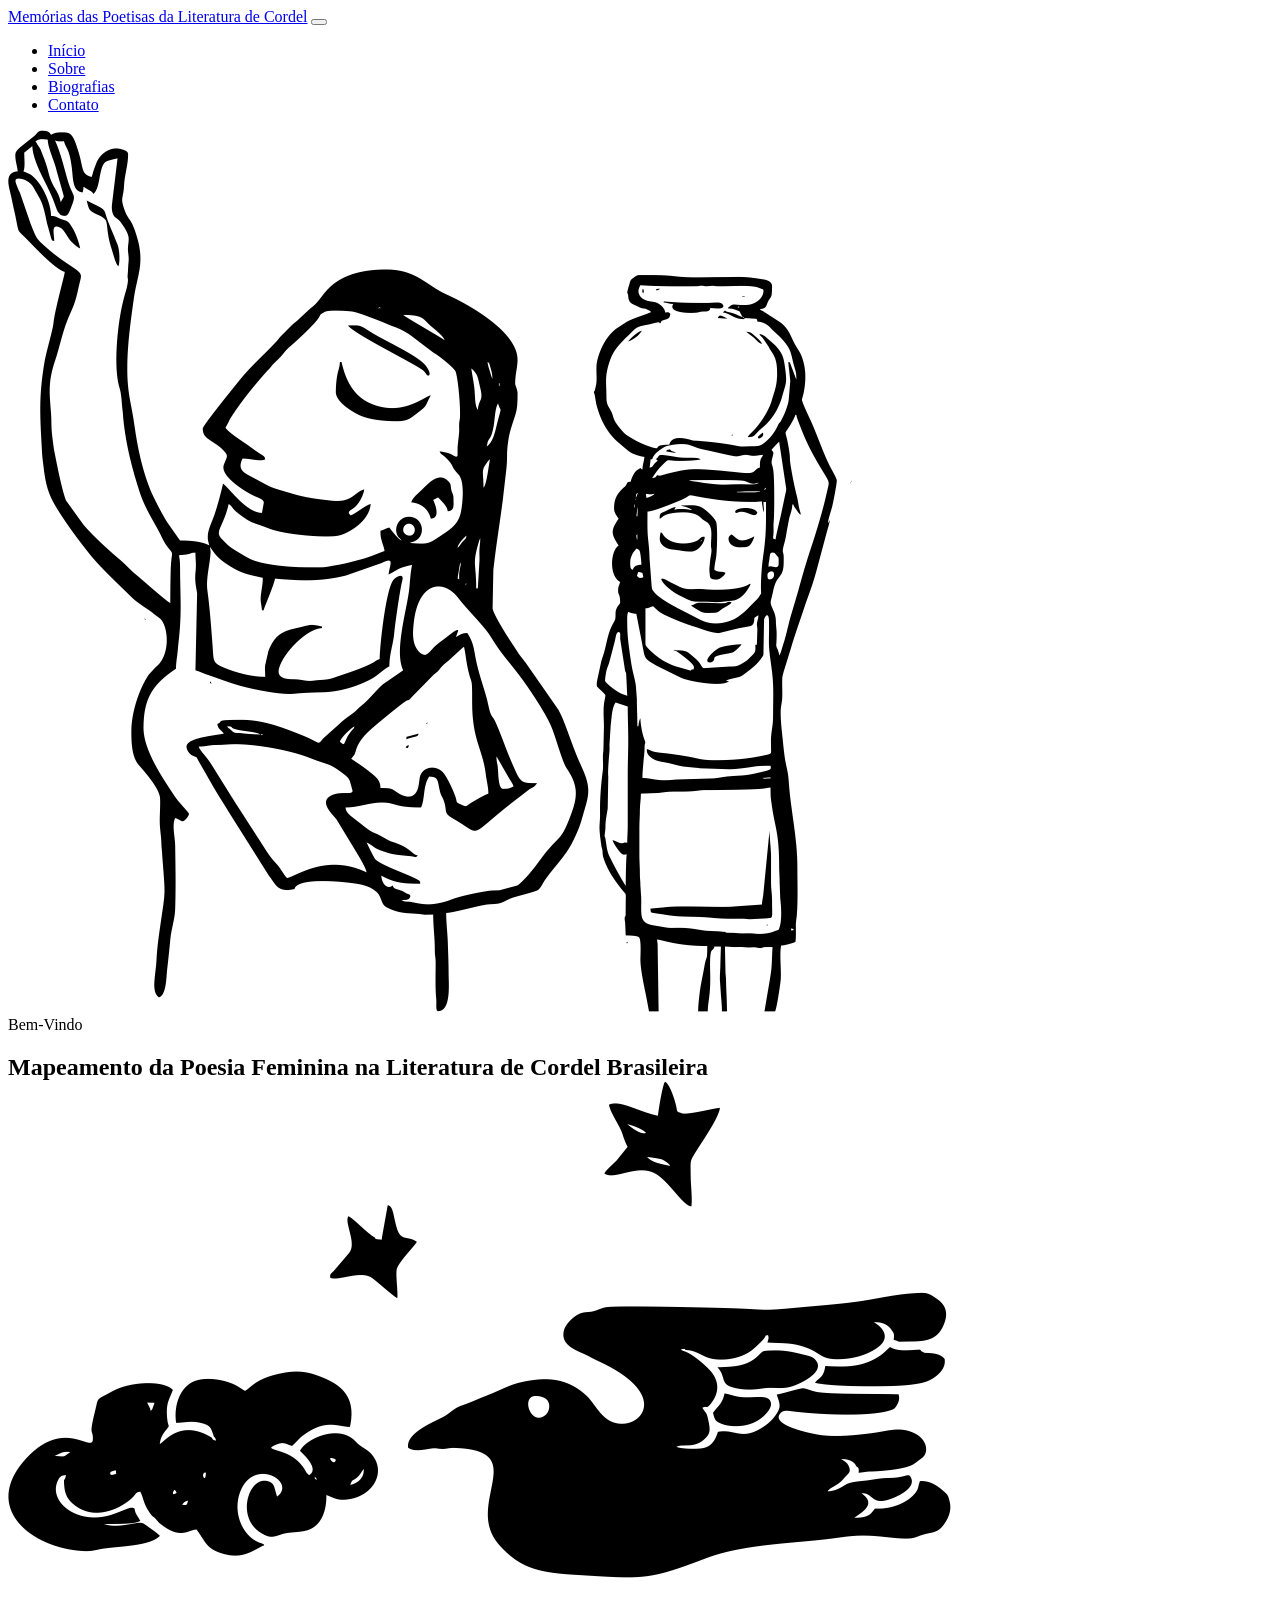
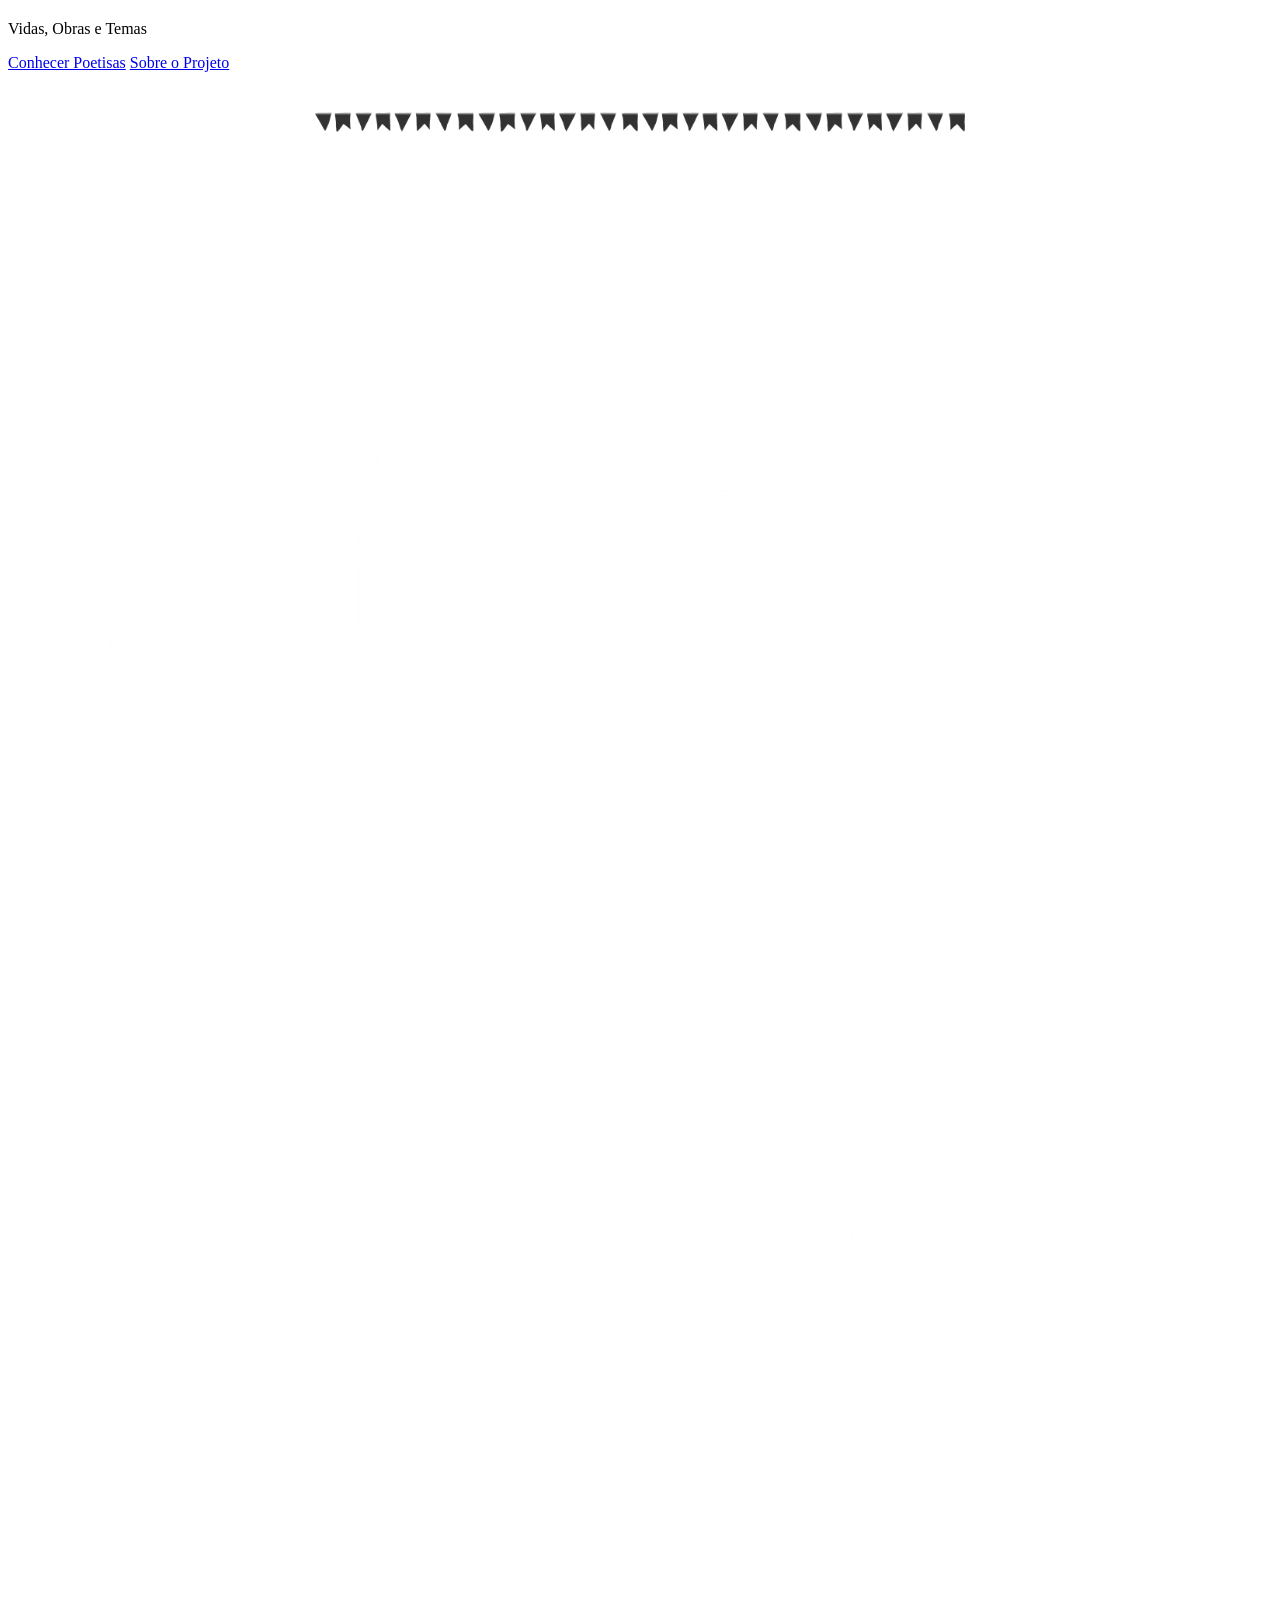
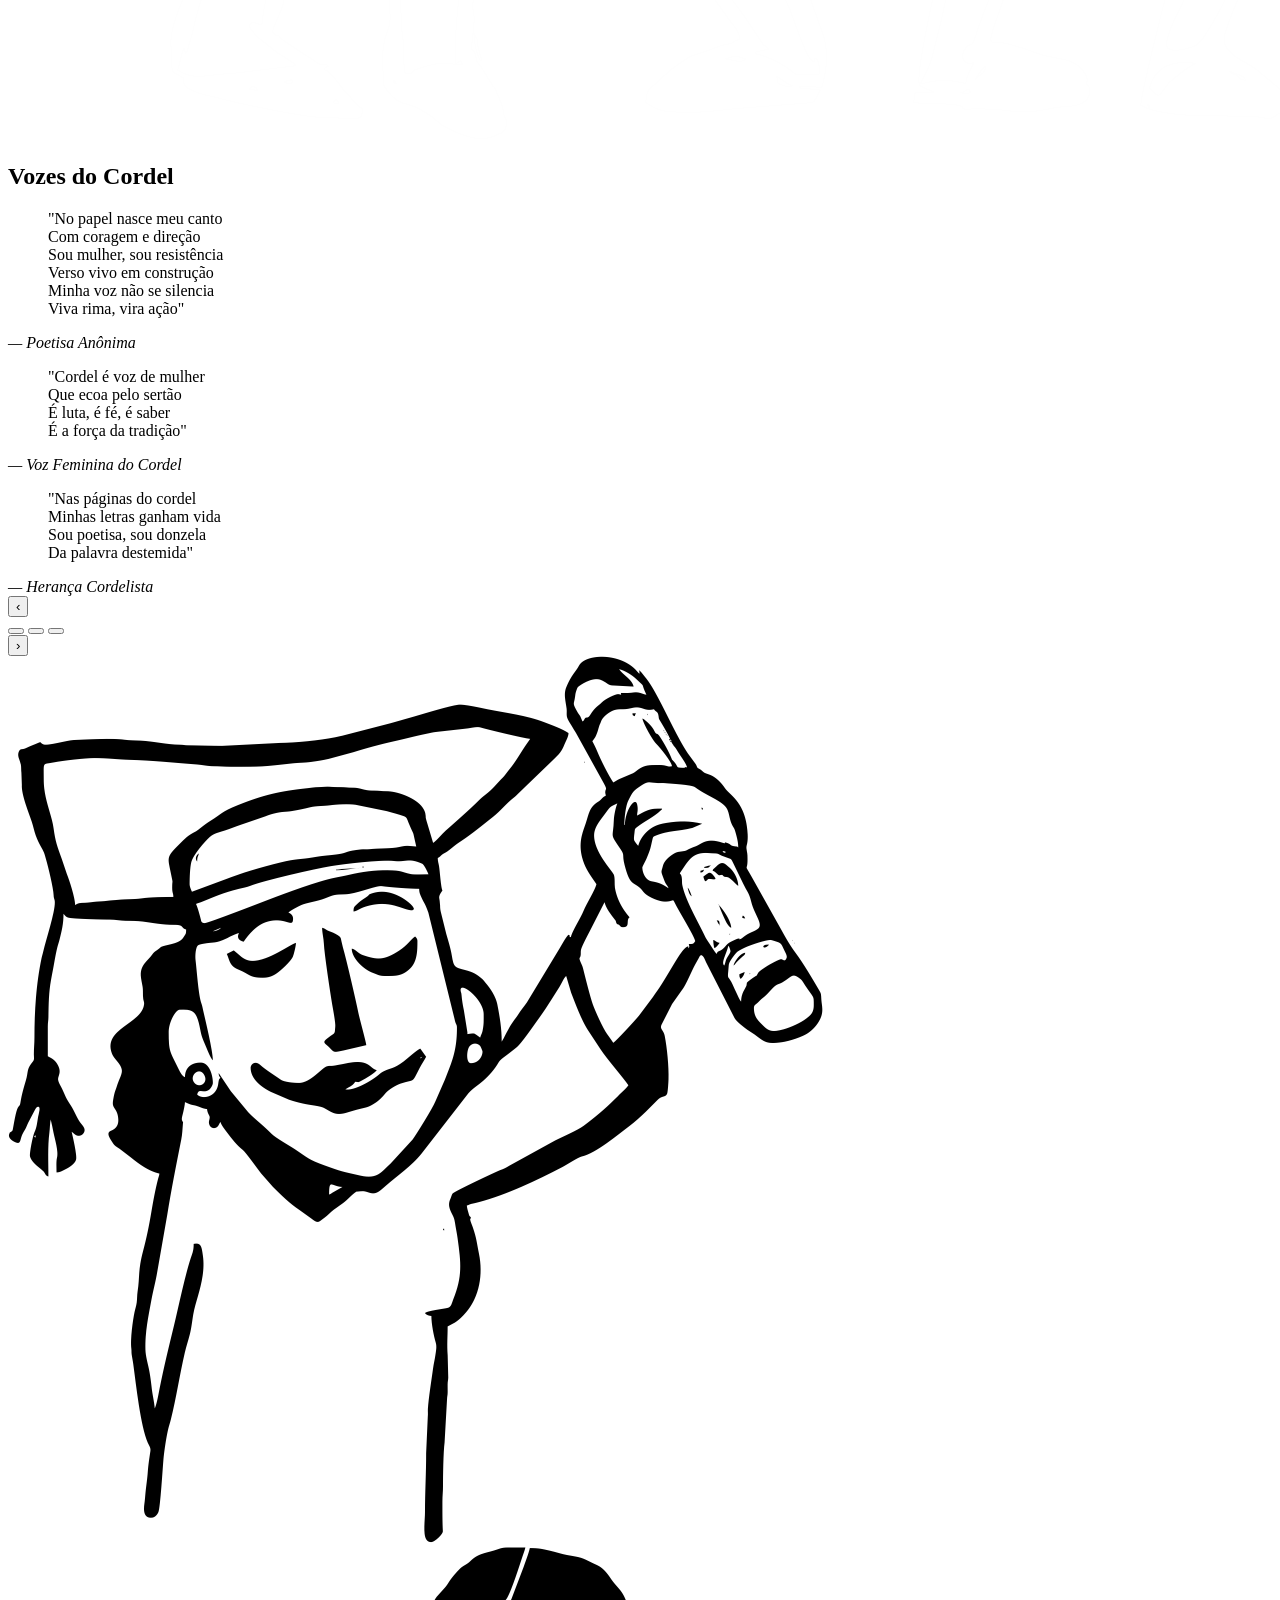
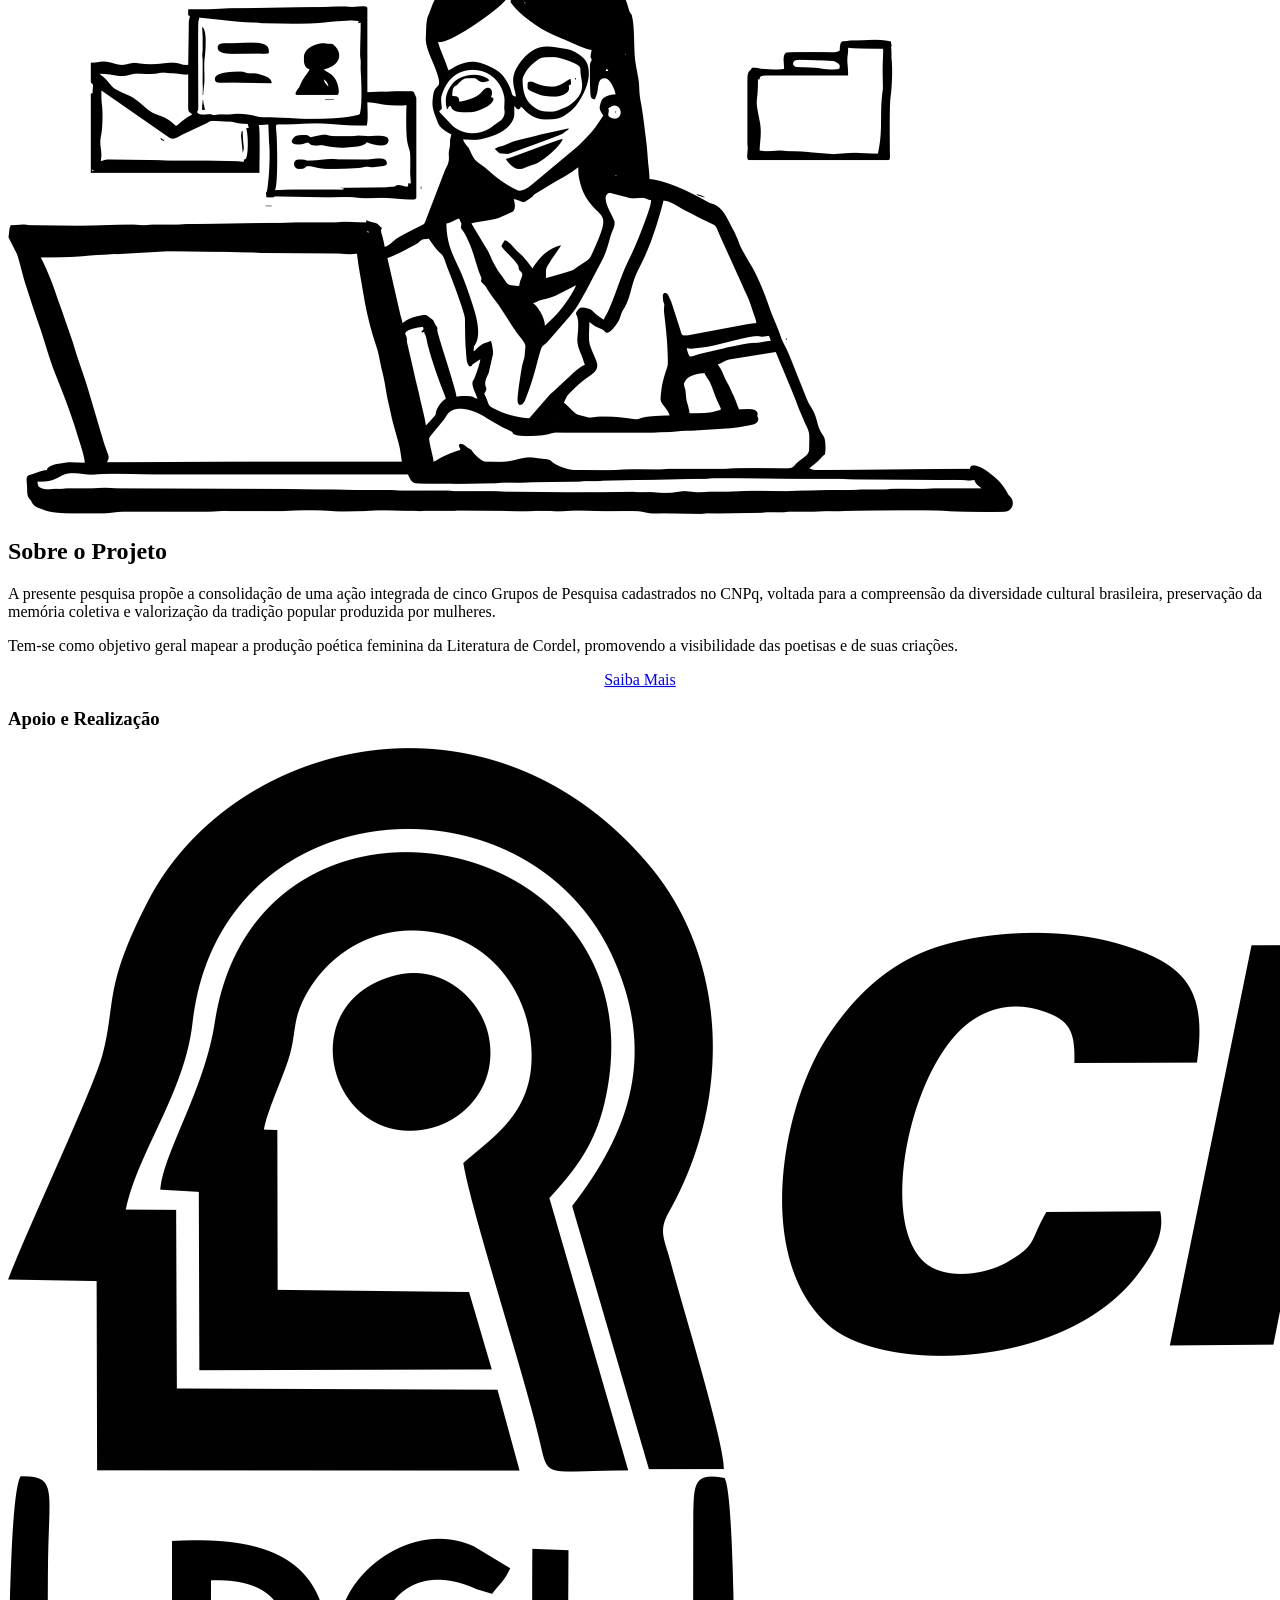
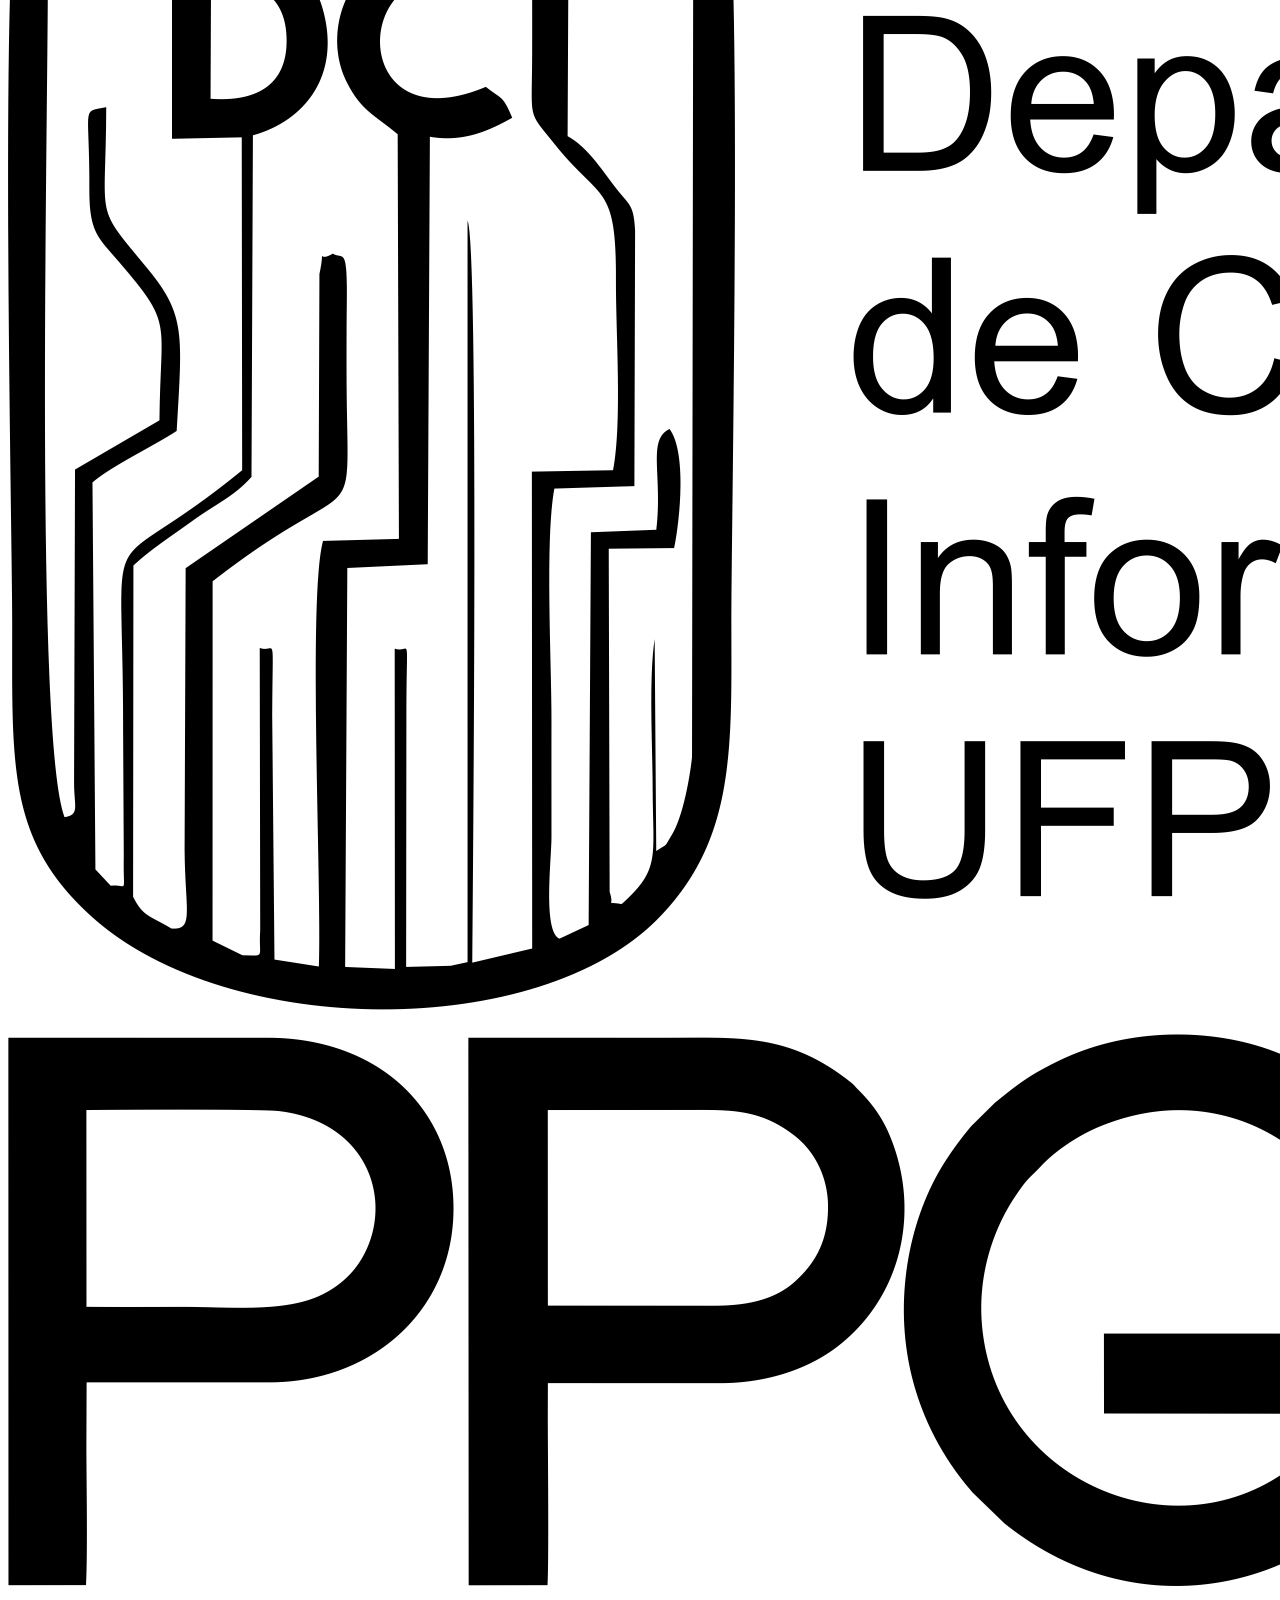
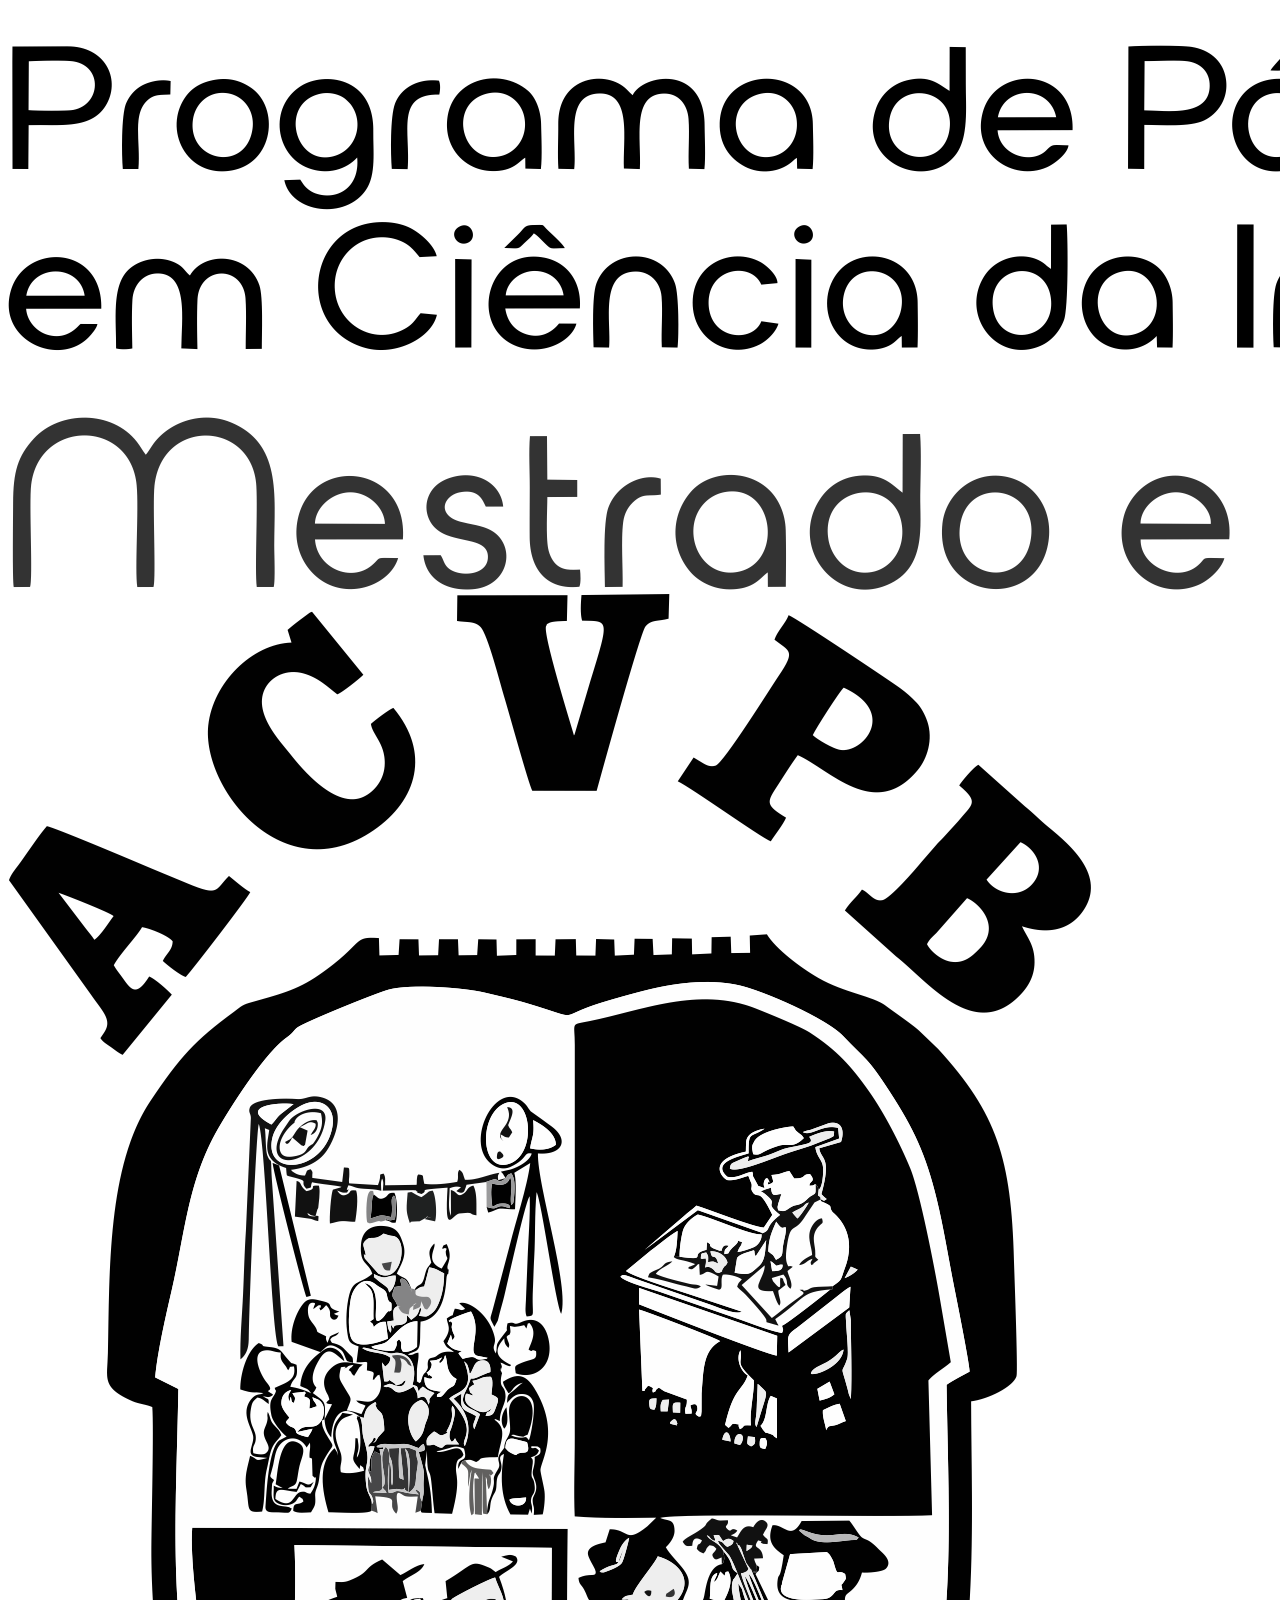
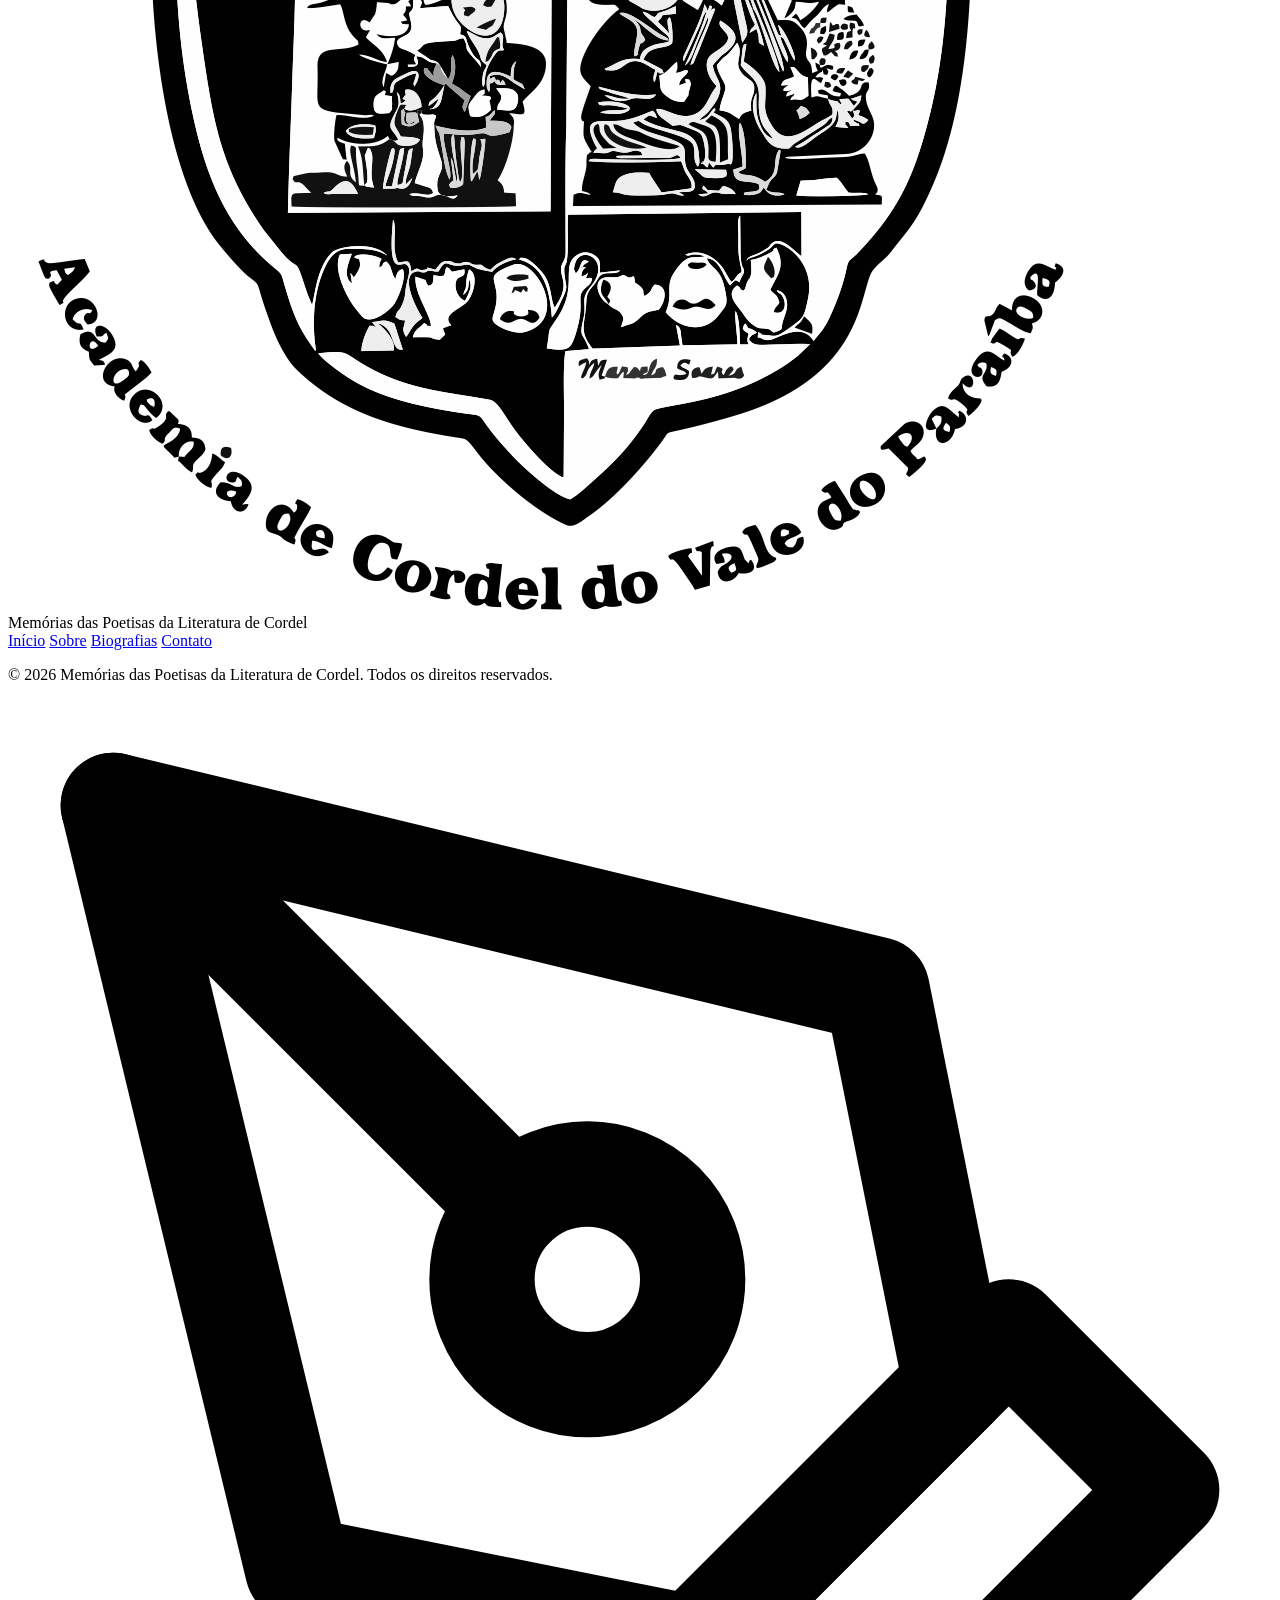
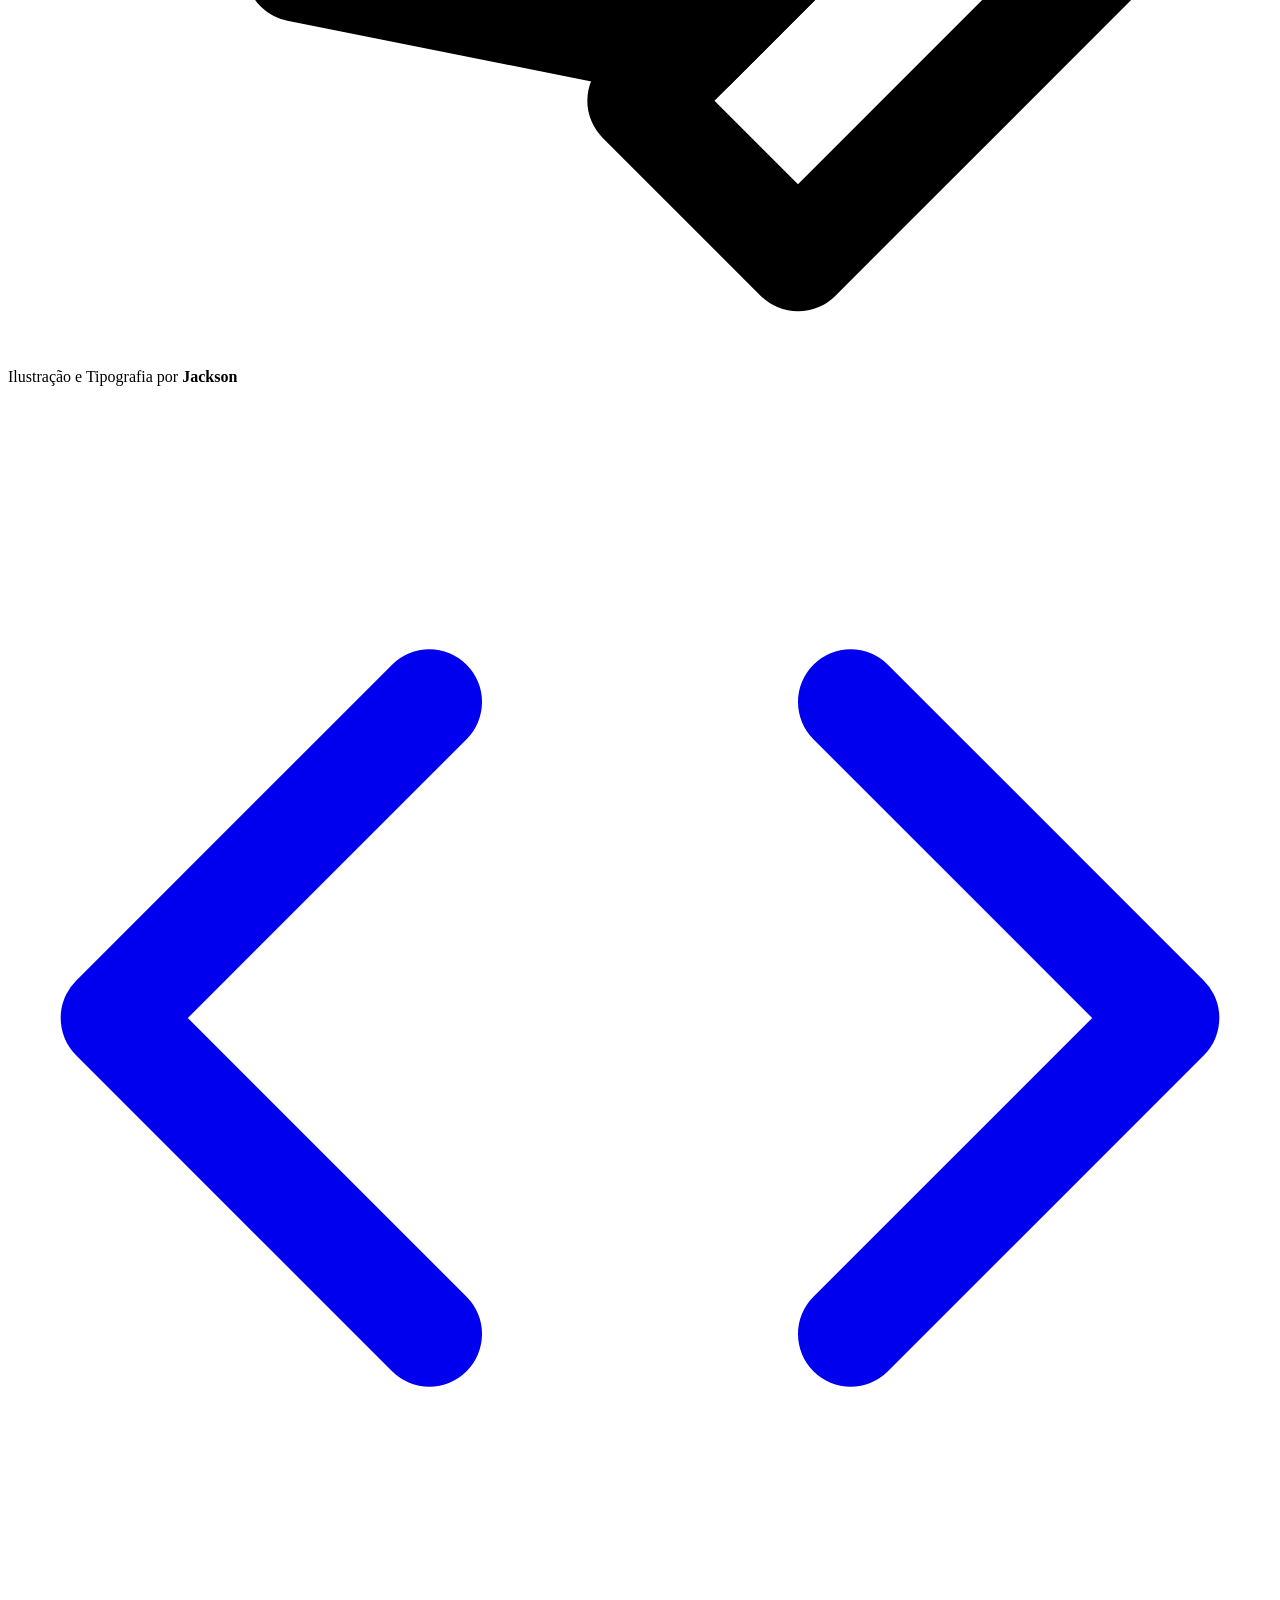
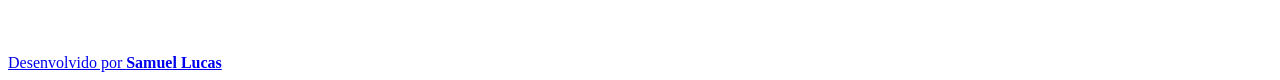
==== site/estrutura/index.html @ af07e458 "." ====
<!DOCTYPE html>
<html lang="pt-BR">
<head>
  <!-- ═══════════════════════════════════════════════════════ -->
  <!-- Meta Tags & SEO                                        -->
  <!-- ═══════════════════════════════════════════════════════ -->
  <meta charset="UTF-8">
  <meta name="viewport" content="width=device-width, initial-scale=1.0">
  <meta name="description" content="Memórias das Poetisas da Literatura de Cordel — Mapeamento da poesia feminina na literatura de cordel brasileira. Vidas, obras e temas das poetisas do cordel.">
  <meta name="keywords" content="literatura de cordel, poetisas, poesia feminina, cordel brasileiro, cultura popular, memória coletiva">
  <meta name="author" content="Memórias das Poetisas da Literatura de Cordel">
  <meta name="robots" content="index, follow">

  <!-- Open Graph -->
  <meta property="og:title" content="Memórias das Poetisas da Literatura de Cordel">
  <meta property="og:description" content="Mapeamento da poesia feminina na literatura de cordel brasileira. Vidas, obras e temas.">
  <meta property="og:type" content="website">
  <meta property="og:locale" content="pt_BR">

  <title>Memórias das Poetisas da Literatura de Cordel</title>

  <!-- Stylesheet -->
  <link rel="stylesheet" href="../visual/styles.css">
</head>
<body>

  <!-- ═══════════════════════════════════════════════════════ -->
  <!-- 1. Navbar (fixed, glassmorphism on scroll)             -->
  <!-- ═══════════════════════════════════════════════════════ -->
  <nav class="navbar">
    <div class="container">
      <a href="index.html" class="font-display navbar-brand">Memórias das Poetisas da Literatura de Cordel</a>

      <!-- Hamburger toggle (mobile) -->
      <button class="navbar-toggle" aria-label="Abrir menu de navegação" aria-expanded="false">
        <span></span>
        <span></span>
        <span></span>
      </button>

      <!-- Nav links -->
      <ul class="navbar-nav">
        <li><a href="index.html" class="nav-link active">Início</a></li>
        <li><a href="sobre.html" class="nav-link">Sobre</a></li>
        <li><a href="biografias.html" class="nav-link">Biografias</a></li>
        <li><a href="contato.html" class="nav-link">Contato</a></li>
      </ul>
    </div>
  </nav>

  <!-- ═══════════════════════════════════════════════════════ -->
  <!-- 2. Hero Section (full viewport height)                 -->
  <!-- ═══════════════════════════════════════════════════════ -->
  <section class="hero">
    <!-- Background pattern -->
    <div class="hero-bg">
      <!-- SVG PLACEHOLDER: background pattern -->
    </div>

    <!-- Decorative elements -->
    <img src="../elementos/siteWix8.png" alt="Decor" class="decor-img decor-hero-left">
    <img src="../elementos/siteWix7.png" alt="Decor" class="decor-img decor-hero-right">

    <!-- Hero content -->
    <div class="container">
      <span class="hero-subtitle font-display">Bem-Vindo</span>
      <h1 class="hero-title font-display" style="position: relative; display: inline-block;">
        Mapeamento da Poesia Feminina na Literatura de Cordel Brasileira
        <img src="../elementos/siteWix13.png" alt="Decor Pássaro" class="decor-img decor-hero-bird">
      </h1>
      <p class="hero-description">Vidas, Obras e Temas</p>

      <div class="hero-cta">
        <a href="biografias.html" class="btn btn-primary">Conhecer Poetisas</a>
        <a href="sobre.html" class="btn btn-outline">Sobre o Projeto</a>
      </div>
    </div>
  </section>

  <!-- ═══════════════════════════════════════════════════════ -->
  <!-- 3. Section Divider                                     -->
  <!-- ═══════════════════════════════════════════════════════ -->
  <div style="padding: 40px 0 0 0; margin-bottom: -30px; position: relative; z-index: 10;">
    <img src="../elementos/siteWix.png" alt="Separador" class="decor-separator" style="display: block; margin: 0 auto; width: 70%; max-width: 650px; opacity: 0.8; -webkit-mask-image: linear-gradient(to bottom, transparent 0%, black 15%); mask-image: linear-gradient(to bottom, transparent 0%, black 15%);">
  </div>

  <!-- ═══════════════════════════════════════════════════════ -->
  <!-- 4. Poem Carousel (dark background)                     -->
  <!-- ═══════════════════════════════════════════════════════ -->
  <section class="carousel-section decor-container">

    <img src="../elementos/siteWix4.png" alt="Casa" class="decor-img decor-vozes-left">
    <img src="../elementos/siteWix15.png" alt="Cordelistas" class="decor-img decor-vozes-right">

    <div class="container">
      <h2 class="section-title font-display">Vozes do Cordel</h2>

      <div class="carousel-wrapper">
        <!-- Slide 1 (active) -->
        <div class="carousel-slide active">
          <blockquote class="carousel-poem">
            "No papel nasce meu canto<br>
            Com coragem e direção<br>
            Sou mulher, sou resistência<br>
            Verso vivo em construção<br>
            Minha voz não se silencia<br>
            Viva rima, vira ação"
          </blockquote>
          <cite class="carousel-author">— Poetisa Anônima</cite>
        </div>

        <!-- Slide 2 -->
        <div class="carousel-slide">
          <blockquote class="carousel-poem">
            "Cordel é voz de mulher<br>
            Que ecoa pelo sertão<br>
            É luta, é fé, é saber<br>
            É a força da tradição"
          </blockquote>
          <cite class="carousel-author">— Voz Feminina do Cordel</cite>
        </div>

        <!-- Slide 3 -->
        <div class="carousel-slide">
          <blockquote class="carousel-poem">
            "Nas páginas do cordel<br>
            Minhas letras ganham vida<br>
            Sou poetisa, sou donzela<br>
            Da palavra destemida"
          </blockquote>
          <cite class="carousel-author">— Herança Cordelista</cite>
        </div>

        <!-- Carousel controls -->
        <div class="carousel-controls">
          <button class="carousel-btn carousel-prev" aria-label="Poema anterior">&#8249;</button>
          <div class="carousel-dots">
            <button class="carousel-dot active" aria-label="Ir para poema 1"></button>
            <button class="carousel-dot" aria-label="Ir para poema 2"></button>
            <button class="carousel-dot" aria-label="Ir para poema 3"></button>
          </div>
          <button class="carousel-btn carousel-next" aria-label="Próximo poema">&#8250;</button>
        </div>
      </div>
    </div>
  </section>

  <!-- ═══════════════════════════════════════════════════════ -->
  <!-- 5. About Preview Section                               -->
  <!-- ═══════════════════════════════════════════════════════ -->
  <section class="section decor-container">
    <img src="../elementos/siteWix12.png" alt="Decor" class="decor-img decor-sobre-box-left">
    <img src="../elementos/siteWix9.png" alt="Decor" class="decor-img decor-sobre-box-right">
    
    <div class="container reveal">
      <h2 class="section-title font-display">Sobre o Projeto</h2>

      <div class="card about-preview-card">
        <p>
          A presente pesquisa propõe a consolidação de uma ação integrada de cinco
          Grupos de Pesquisa cadastrados no CNPq, voltada para a compreensão da
          diversidade cultural brasileira, preservação da memória coletiva e
          valorização da tradição popular produzida por mulheres.
        </p>
        <p>
          Tem-se como objetivo geral mapear a produção poética feminina da
          Literatura de Cordel, promovendo a visibilidade das poetisas e de suas
          criações.
        </p>
        <div style="text-align: center; margin-top: var(--space-xl);">
          <a href="sobre.html" class="btn btn-primary">Saiba Mais</a>
        </div>
      </div>
    </div>
  </section>

  <!-- ═══════════════════════════════════════════════════════ -->
  <!-- 6. Parceiros e Apoio                                   -->
  <!-- ═══════════════════════════════════════════════════════ -->
  <section class="partners-section">
    <div class="container">
      <h3>Apoio e Realização</h3>
      <div class="partners-grid">
        <img src="../logos/CNPq.png" alt="CNPq" title="Conselho Nacional de Desenvolvimento Científico e Tecnológico">
        <img src="../logos/DCI.png" alt="DCI" title="Departamento de Ciência da Informação">
        <img src="../logos/PPGCI.png" alt="PPGCI" title="Programa de Pós-Graduação em Ciência da Informação">
        <img src="../logos/ACVPB.png" alt="ACVPB" title="Academia de Cordel do Vale do Paraíba">
      </div>
    </div>
  </section>

  <!-- ═══════════════════════════════════════════════════════ -->
  <!-- 7. Footer                                              -->
  <!-- ═══════════════════════════════════════════════════════ -->
  <footer class="footer">
    <div class="container">
      <span class="footer-brand font-display">Memórias das Poetisas da Literatura de Cordel</span>

      <nav class="footer-nav">
        <a href="index.html" class="nav-link">Início</a>
        <a href="sobre.html" class="nav-link">Sobre</a>
        <a href="biografias.html" class="nav-link">Biografias</a>
        <a href="contato.html" class="nav-link">Contato</a>
      </nav>

      <div class="footer-divider"></div>

      <div class="footer-bottom">
        <p class="footer-copy">
          &copy; 2026 Memórias das Poetisas da Literatura de Cordel. Todos os direitos reservados.
        </p>
        <div class="footer-credits">
          <span class="footer-dev" title="Ilustração e Tipografia por Jackson">
            <svg class="footer-dev-icon" viewBox="0 0 24 24" fill="none" stroke="currentColor" stroke-width="2" stroke-linecap="round" stroke-linejoin="round">
              <path d="M12 19l7-7 3 3-7 7-3-3z"></path>
              <path d="M18 13l-1.5-7.5L2 2l3.5 14.5L13 18l5-5z"></path>
              <path d="M2 2l7.586 7.586"></path>
              <circle cx="11" cy="11" r="2"></circle>
            </svg>
            <span>Ilustração e Tipografia por <strong>Jackson</strong></span>
          </span>
          <a href="https://portsamuellmsa.vercel.app/" target="_blank" rel="noopener noreferrer" class="footer-dev" title="Desenvolvido por Samuel Lucas">
            <svg class="footer-dev-icon" viewBox="0 0 24 24" fill="none" stroke="currentColor" stroke-width="2" stroke-linecap="round" stroke-linejoin="round">
              <polyline points="16 18 22 12 16 6"></polyline>
              <polyline points="8 6 2 12 8 18"></polyline>
            </svg>
            <span>Desenvolvido por <strong>Samuel Lucas</strong></span>
          </a>
        </div>
      </div>
    </div>
  </footer>

  <!-- Script -->
  <script src="../back/script.js"></script>
</body>
</html>
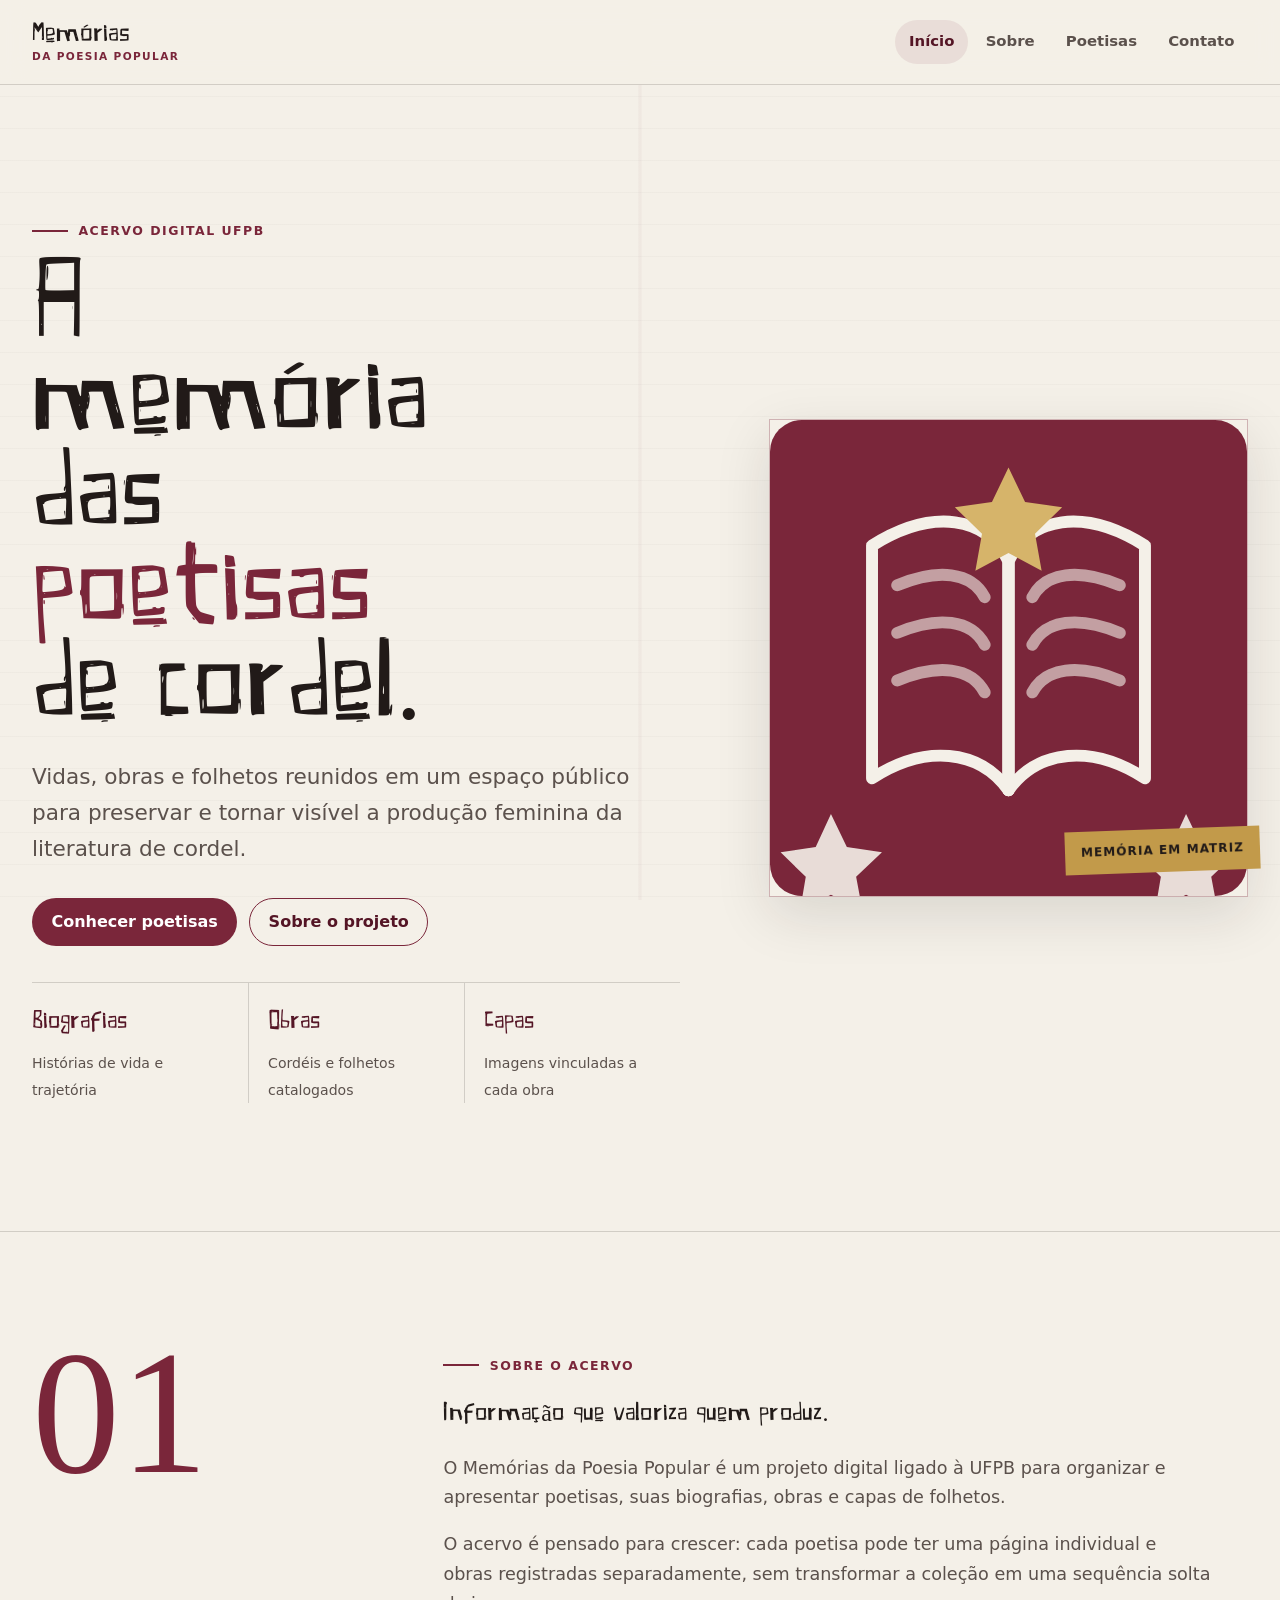
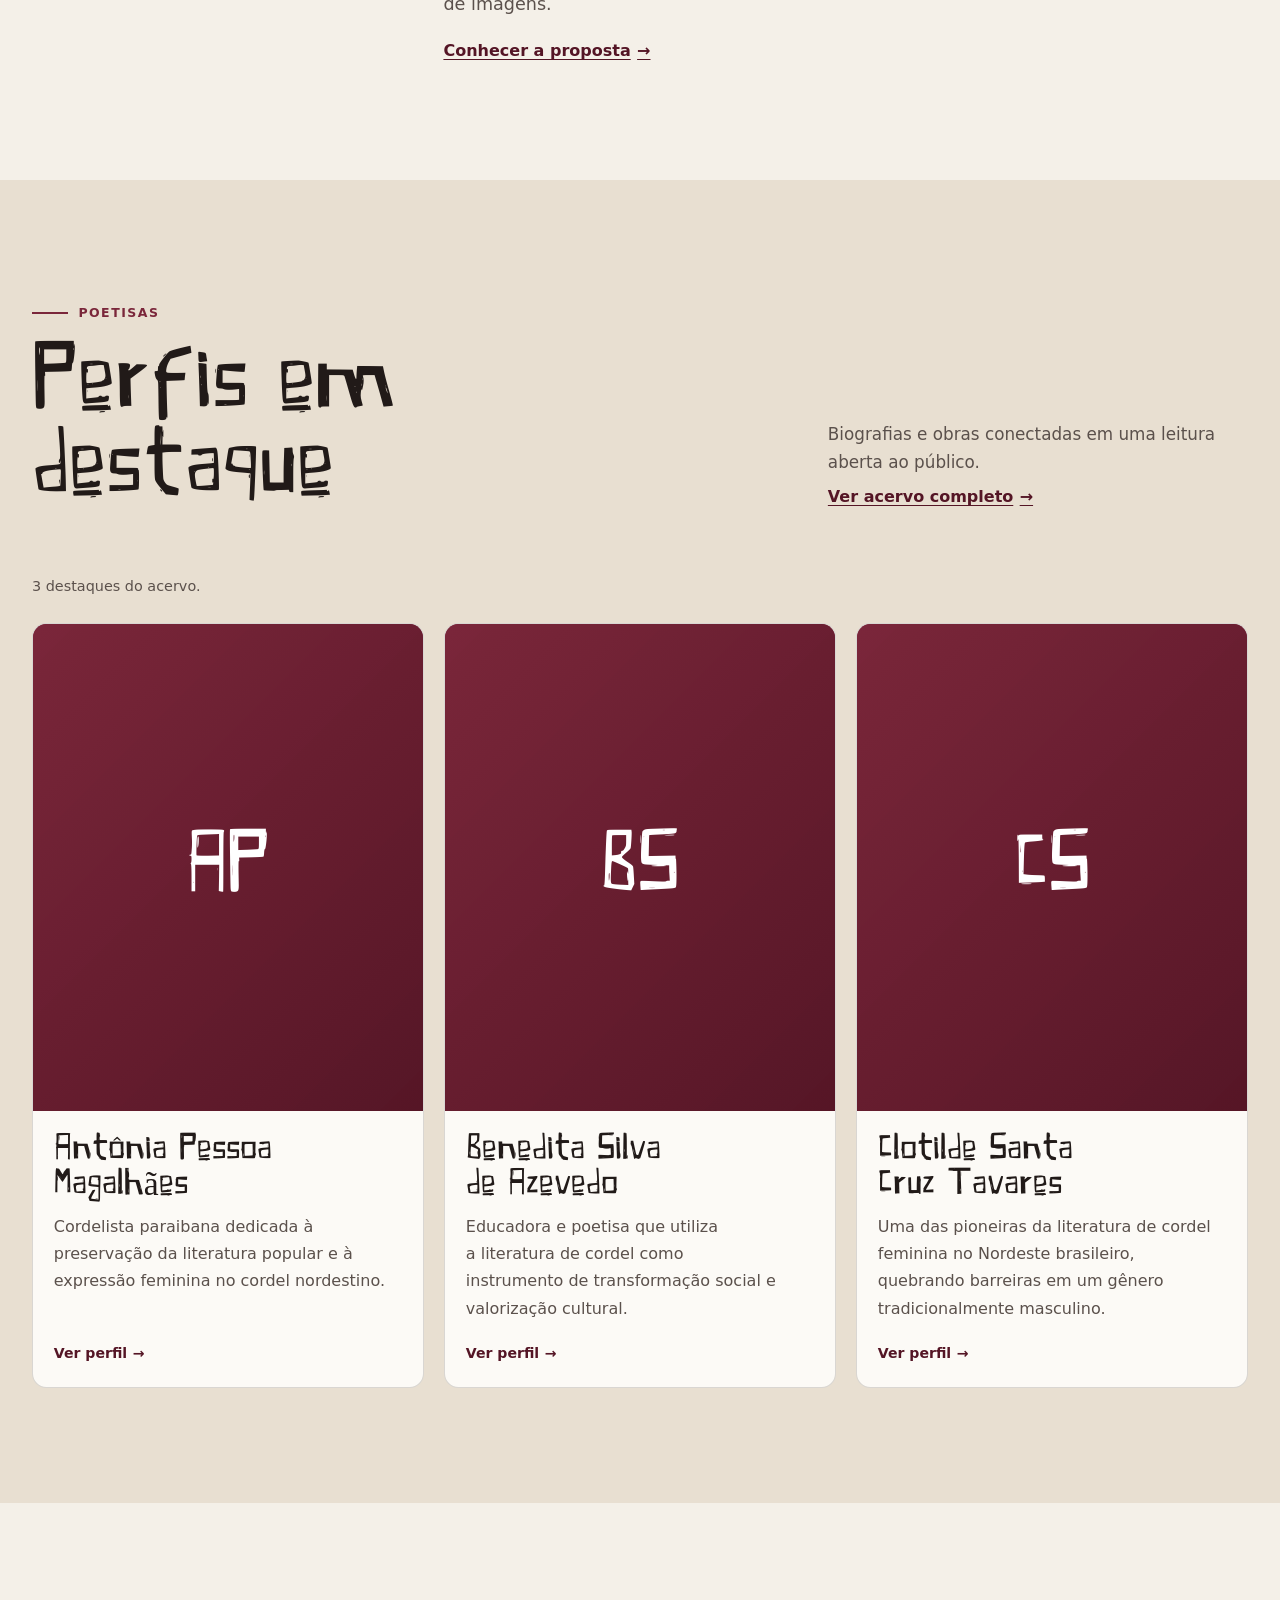
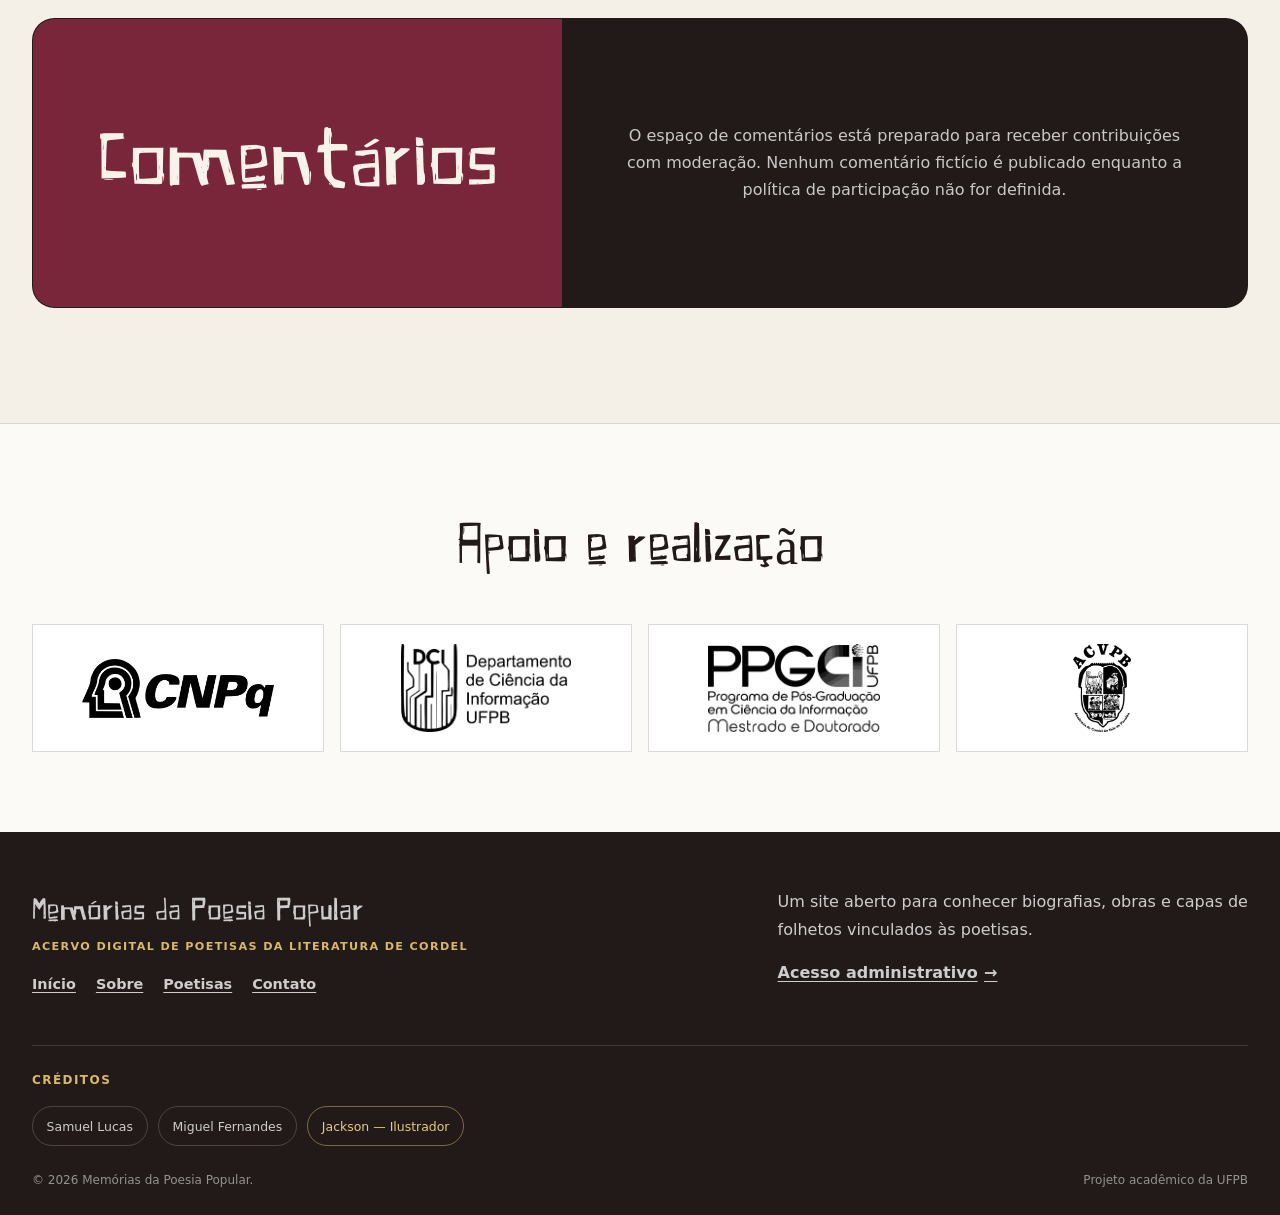
==== commit 25d13245: "Alterações front-end" ====
--- a/site/estrutura/index.html
+++ b/site/estrutura/index.html
@@ -1,237 +1,166 @@
-<!DOCTYPE html>
+<!doctype html>
 <html lang="pt-BR">
 <head>
-  <!-- ═══════════════════════════════════════════════════════ -->
-  <!-- Meta Tags & SEO                                        -->
-  <!-- ═══════════════════════════════════════════════════════ -->
-  <meta charset="UTF-8">
-  <meta name="viewport" content="width=device-width, initial-scale=1.0">
-  <meta name="description" content="Memórias das Poetisas da Literatura de Cordel — Mapeamento da poesia feminina na literatura de cordel brasileira. Vidas, obras e temas das poetisas do cordel.">
-  <meta name="keywords" content="literatura de cordel, poetisas, poesia feminina, cordel brasileiro, cultura popular, memória coletiva">
-  <meta name="author" content="Memórias das Poetisas da Literatura de Cordel">
-  <meta name="robots" content="index, follow">
+  <meta charset="utf-8">
+  <meta name="viewport" content="width=device-width, initial-scale=1">
+  <meta name="description" content="Memórias da Poesia Popular: acervo digital de poetisas, biografias, obras e capas de folhetos da literatura de cordel.">
+  <meta name="theme-color" content="#7a263a">
+  <meta property="og:title" content="Memórias da Poesia Popular">
+  <meta property="og:description" content="Biografias, obras e capas de folhetos de poetisas da literatura de cordel.">
+  <meta property="og:type" content="website">
+  <title>Memórias da Poesia Popular</title>
+  <link rel="icon" href="../elementos/favicon.svg" type="image/svg+xml">
+  <link rel="stylesheet" href="../visual/public.css">
+</head>
+<body data-page="home">
+  <a class="skip-link" href="#conteudo-principal">Ir para o conteúdo</a>
 
-  <!-- Open Graph -->
-  <meta property="og:title" content="Memórias das Poetisas da Literatura de Cordel">
-  <meta property="og:description" content="Mapeamento da poesia feminina na literatura de cordel brasileira. Vidas, obras e temas.">
-  <meta property="og:type" content="website">
-  <meta property="og:locale" content="pt_BR">
+  <header class="site-header">
+    <div class="site-header__inner">
+      <a class="brand" href="index.html" aria-label="Memórias da Poesia Popular — página inicial">
+        <span class="brand__title">Memórias</span>
+        <span class="brand__descriptor">da Poesia Popular</span>
+      </a>
+      <button class="menu-toggle" type="button" aria-expanded="false" aria-controls="site-navigation" aria-label="Abrir menu">
+        <span class="menu-toggle__lines" aria-hidden="true"></span>
+      </button>
+      <nav class="site-nav" id="site-navigation" aria-label="Navegação principal" data-open="false">
+        <a class="site-nav__link" href="index.html" aria-current="page">Início</a>
+        <a class="site-nav__link" href="sobre.html">Sobre</a>
+        <a class="site-nav__link" href="biografias.html">Poetisas</a>
+        <a class="site-nav__link" href="contato.html">Contato</a>
+      </nav>
+    </div>
+  </header>
 
-  <title>Memórias das Poetisas da Literatura de Cordel</title>
+  <div class="config-banner" data-config-banner role="status" hidden>
+    O acervo está em preparação. Novos registros serão publicados em breve.
+  </div>
+  <noscript>
+    <div class="config-banner">Ative o JavaScript para consultar o acervo digital.</div>
+  </noscript>
 
-  <!-- Stylesheet -->
-  <link rel="stylesheet" href="../visual/styles.css">
-</head>
-<body>
+  <main id="conteudo-principal">
+    <section class="home-hero" aria-labelledby="titulo-principal">
+      <div class="shell home-hero__inner">
+        <div class="home-hero__copy">
+          <span class="eyebrow">Acervo digital UFPB</span>
+          <h1 id="titulo-principal">A memória das <span>poetisas</span> de cordel.</h1>
+          <p class="lede">Vidas, obras e folhetos reunidos em um espaço público para preservar e tornar visível a produção feminina da literatura de cordel.</p>
+          <div class="home-hero__actions">
+            <a class="button" href="biografias.html">Conhecer poetisas</a>
+            <a class="button button--secondary" href="sobre.html">Sobre o projeto</a>
+          </div>
+          <div class="pillars" aria-label="Conteúdo principal do acervo">
+            <div class="pillar"><strong>Biografias</strong><span>Histórias de vida e trajetória</span></div>
+            <div class="pillar"><strong>Obras</strong><span>Cordéis e folhetos catalogados</span></div>
+            <div class="pillar"><strong>Capas</strong><span>Imagens vinculadas a cada obra</span></div>
+          </div>
+        </div>
 
-  <!-- ═══════════════════════════════════════════════════════ -->
-  <!-- 1. Navbar (fixed, glassmorphism on scroll)             -->
-  <!-- ═══════════════════════════════════════════════════════ -->
-  <nav class="navbar">
-    <div class="container">
-      <a href="index.html" class="font-display navbar-brand">Memórias das Poetisas da Literatura de Cordel</a>
+        <div class="matrix-art" aria-hidden="true">
+          <img class="matrix-art__main" src="../elementos/matriz-memoria.svg" alt="" width="720" height="720">
+          <span class="matrix-art__label">Memória em matriz</span>
+        </div>
+      </div>
+    </section>
 
-      <!-- Hamburger toggle (mobile) -->
-      <button class="navbar-toggle" aria-label="Abrir menu de navegação" aria-expanded="false">
-        <span></span>
-        <span></span>
-        <span></span>
-      </button>
+    <section class="section" aria-labelledby="titulo-projeto">
+      <div class="shell project-intro">
+        <div class="project-intro__number" aria-hidden="true">01</div>
+        <div class="project-intro__copy">
+          <span class="eyebrow">Sobre o acervo</span>
+          <h2 class="display" id="titulo-projeto">Informação que valoriza quem produz.</h2>
+          <p class="lede">O Memórias da Poesia Popular é um projeto digital ligado à UFPB para organizar e apresentar poetisas, suas biografias, obras e capas de folhetos.</p>
+          <p>O acervo é pensado para crescer: cada poetisa pode ter uma página individual e obras registradas separadamente, sem transformar a coleção em uma sequência solta de imagens.</p>
+          <a class="text-link" href="sobre.html">Conhecer a proposta</a>
+        </div>
+      </div>
+    </section>
 
-      <!-- Nav links -->
-      <ul class="navbar-nav">
-        <li><a href="index.html" class="nav-link active">Início</a></li>
-        <li><a href="sobre.html" class="nav-link">Sobre</a></li>
-        <li><a href="biografias.html" class="nav-link">Biografias</a></li>
-        <li><a href="contato.html" class="nav-link">Contato</a></li>
-      </ul>
-    </div>
-  </nav>
+    <section class="section section--deep" aria-labelledby="titulo-destaques">
+      <div class="shell">
+        <div class="section-heading">
+          <div>
+            <span class="eyebrow">Poetisas</span>
+            <h2 id="titulo-destaques">Perfis em destaque</h2>
+          </div>
+          <div>
+            <p>Biografias e obras conectadas em uma leitura aberta ao público.</p>
+            <a class="text-link" href="biografias.html">Ver acervo completo</a>
+          </div>
+        </div>
+        <p class="catalog-status" data-featured-status aria-live="polite"></p>
+        <div class="feature-grid" data-featured-poetisas></div>
+        <noscript><p class="state-panel">Ative o JavaScript para consultar o acervo digital.</p></noscript>
+      </div>
+    </section>
 
-  <!-- ═══════════════════════════════════════════════════════ -->
-  <!-- 2. Hero Section (full viewport height)                 -->
-  <!-- ═══════════════════════════════════════════════════════ -->
-  <section class="hero">
-    <!-- Background pattern -->
-    <div class="hero-bg">
-      <!-- SVG PLACEHOLDER: background pattern -->
-    </div>
+    <section class="section" aria-labelledby="titulo-comentarios">
+      <div class="shell">
+        <div class="comments-panel">
+          <div class="comments-panel__intro">
+            <span class="eyebrow">Participação</span>
+            <h2 id="titulo-comentarios">Comentários</h2>
+          </div>
+          <div class="comments-panel__content">
+            <p>O espaço de comentários está preparado para receber contribuições com moderação. Nenhum comentário fictício é publicado enquanto a política de participação não for definida.</p>
+          </div>
+        </div>
+      </div>
+    </section>
+  </main>
 
-    <!-- Decorative elements -->
-    <img src="../elementos/siteWix8.png" alt="Decor" class="decor-img decor-hero-left">
-    <img src="../elementos/siteWix7.png" alt="Decor" class="decor-img decor-hero-right">
-
-    <!-- Hero content -->
-    <div class="container">
-      <span class="hero-subtitle font-display">Bem-Vindo</span>
-      <h1 class="hero-title font-display" style="position: relative; display: inline-block;">
-        Mapeamento da Poesia Feminina na Literatura de Cordel Brasileira
-        <img src="../elementos/siteWix13.png" alt="Decor Pássaro" class="decor-img decor-hero-bird">
-      </h1>
-      <p class="hero-description">Vidas, Obras e Temas</p>
-
-      <div class="hero-cta">
-        <a href="biografias.html" class="btn btn-primary">Conhecer Poetisas</a>
-        <a href="sobre.html" class="btn btn-outline">Sobre o Projeto</a>
+  <section class="supporters" aria-labelledby="titulo-apoiadores">
+    <div class="shell supporters__inner">
+      <h2 id="titulo-apoiadores">Apoio e realização</h2>
+      <div class="supporters__grid">
+        <div class="supporter"><img src="../logos/CNPq.png" alt="CNPq" width="720" height="222" loading="lazy" decoding="async"></div>
+        <div class="supporter"><img src="../logos/DCI.png" alt="DCI" width="720" height="371" loading="lazy" decoding="async"></div>
+        <div class="supporter"><img src="../logos/PPGCI.png" alt="PPGCI" width="720" height="368" loading="lazy" decoding="async"></div>
+        <div class="supporter"><img src="../logos/ACVPB.png" alt="ACVPB" width="360" height="540" loading="lazy" decoding="async"></div>
       </div>
     </div>
   </section>
 
-  <!-- ═══════════════════════════════════════════════════════ -->
-  <!-- 3. Section Divider                                     -->
-  <!-- ═══════════════════════════════════════════════════════ -->
-  <div style="padding: 40px 0 0 0; margin-bottom: -30px; position: relative; z-index: 10;">
-    <img src="../elementos/siteWix.png" alt="Separador" class="decor-separator" style="display: block; margin: 0 auto; width: 70%; max-width: 650px; opacity: 0.8; -webkit-mask-image: linear-gradient(to bottom, transparent 0%, black 15%); mask-image: linear-gradient(to bottom, transparent 0%, black 15%);">
-  </div>
-
-  <!-- ═══════════════════════════════════════════════════════ -->
-  <!-- 4. Poem Carousel (dark background)                     -->
-  <!-- ═══════════════════════════════════════════════════════ -->
-  <section class="carousel-section decor-container">
-
-    <img src="../elementos/siteWix4.png" alt="Casa" class="decor-img decor-vozes-left">
-    <img src="../elementos/siteWix15.png" alt="Cordelistas" class="decor-img decor-vozes-right">
-
-    <div class="container">
-      <h2 class="section-title font-display">Vozes do Cordel</h2>
-
-      <div class="carousel-wrapper">
-        <!-- Slide 1 (active) -->
-        <div class="carousel-slide active">
-          <blockquote class="carousel-poem">
-            "No papel nasce meu canto<br>
-            Com coragem e direção<br>
-            Sou mulher, sou resistência<br>
-            Verso vivo em construção<br>
-            Minha voz não se silencia<br>
-            Viva rima, vira ação"
-          </blockquote>
-          <cite class="carousel-author">— Poetisa Anônima</cite>
+  <footer class="site-footer">
+    <div class="shell">
+      <div class="footer-grid">
+        <div>
+          <div class="footer-brand">
+            <strong>Memórias da Poesia Popular</strong>
+            <span>Acervo digital de poetisas da literatura de cordel</span>
+          </div>
+          <nav class="footer-nav" aria-label="Navegação do rodapé">
+            <a href="index.html">Início</a>
+            <a href="sobre.html">Sobre</a>
+            <a href="biografias.html">Poetisas</a>
+            <a href="contato.html">Contato</a>
+          </nav>
         </div>
-
-        <!-- Slide 2 -->
-        <div class="carousel-slide">
-          <blockquote class="carousel-poem">
-            "Cordel é voz de mulher<br>
-            Que ecoa pelo sertão<br>
-            É luta, é fé, é saber<br>
-            É a força da tradição"
-          </blockquote>
-          <cite class="carousel-author">— Voz Feminina do Cordel</cite>
-        </div>
-
-        <!-- Slide 3 -->
-        <div class="carousel-slide">
-          <blockquote class="carousel-poem">
-            "Nas páginas do cordel<br>
-            Minhas letras ganham vida<br>
-            Sou poetisa, sou donzela<br>
-            Da palavra destemida"
-          </blockquote>
-          <cite class="carousel-author">— Herança Cordelista</cite>
-        </div>
-
-        <!-- Carousel controls -->
-        <div class="carousel-controls">
-          <button class="carousel-btn carousel-prev" aria-label="Poema anterior">&#8249;</button>
-          <div class="carousel-dots">
-            <button class="carousel-dot active" aria-label="Ir para poema 1"></button>
-            <button class="carousel-dot" aria-label="Ir para poema 2"></button>
-            <button class="carousel-dot" aria-label="Ir para poema 3"></button>
-          </div>
-          <button class="carousel-btn carousel-next" aria-label="Próximo poema">&#8250;</button>
+        <div>
+          <p>Um site aberto para conhecer biografias, obras e capas de folhetos vinculados às poetisas.</p>
+          <a class="text-link" href="admin.html">Acesso administrativo</a>
         </div>
       </div>
-    </div>
-  </section>
-
-  <!-- ═══════════════════════════════════════════════════════ -->
-  <!-- 5. About Preview Section                               -->
-  <!-- ═══════════════════════════════════════════════════════ -->
-  <section class="section decor-container">
-    <img src="../elementos/siteWix12.png" alt="Decor" class="decor-img decor-sobre-box-left">
-    <img src="../elementos/siteWix9.png" alt="Decor" class="decor-img decor-sobre-box-right">
-    
-    <div class="container reveal">
-      <h2 class="section-title font-display">Sobre o Projeto</h2>
-
-      <div class="card about-preview-card">
-        <p>
-          A presente pesquisa propõe a consolidação de uma ação integrada de cinco
-          Grupos de Pesquisa cadastrados no CNPq, voltada para a compreensão da
-          diversidade cultural brasileira, preservação da memória coletiva e
-          valorização da tradição popular produzida por mulheres.
-        </p>
-        <p>
-          Tem-se como objetivo geral mapear a produção poética feminina da
-          Literatura de Cordel, promovendo a visibilidade das poetisas e de suas
-          criações.
-        </p>
-        <div style="text-align: center; margin-top: var(--space-xl);">
-          <a href="sobre.html" class="btn btn-primary">Saiba Mais</a>
+      <section class="credits" aria-labelledby="titulo-creditos">
+        <h2 id="titulo-creditos">Créditos</h2>
+        <div class="credits__group">
+          <a class="credit-pill" href="https://portsamuellmsa.vercel.app/" target="_blank" rel="noopener noreferrer">Samuel Lucas</a>
+          <a class="credit-pill" href="https://miguelfernandes3d2-netizen.github.io/portifolio.green/" target="_blank" rel="noopener noreferrer">Miguel Fernandes</a>
+          <span class="credit-pill credit-pill--illustrator">Jackson — Ilustrador</span>
         </div>
-      </div>
-    </div>
-  </section>
-
-  <!-- ═══════════════════════════════════════════════════════ -->
-  <!-- 6. Parceiros e Apoio                                   -->
-  <!-- ═══════════════════════════════════════════════════════ -->
-  <section class="partners-section">
-    <div class="container">
-      <h3>Apoio e Realização</h3>
-      <div class="partners-grid">
-        <img src="../logos/CNPq.png" alt="CNPq" title="Conselho Nacional de Desenvolvimento Científico e Tecnológico">
-        <img src="../logos/DCI.png" alt="DCI" title="Departamento de Ciência da Informação">
-        <img src="../logos/PPGCI.png" alt="PPGCI" title="Programa de Pós-Graduação em Ciência da Informação">
-        <img src="../logos/ACVPB.png" alt="ACVPB" title="Academia de Cordel do Vale do Paraíba">
-      </div>
-    </div>
-  </section>
-
-  <!-- ═══════════════════════════════════════════════════════ -->
-  <!-- 7. Footer                                              -->
-  <!-- ═══════════════════════════════════════════════════════ -->
-  <footer class="footer">
-    <div class="container">
-      <span class="footer-brand font-display">Memórias das Poetisas da Literatura de Cordel</span>
-
-      <nav class="footer-nav">
-        <a href="index.html" class="nav-link">Início</a>
-        <a href="sobre.html" class="nav-link">Sobre</a>
-        <a href="biografias.html" class="nav-link">Biografias</a>
-        <a href="contato.html" class="nav-link">Contato</a>
-      </nav>
-
-      <div class="footer-divider"></div>
-
+      </section>
       <div class="footer-bottom">
-        <p class="footer-copy">
-          &copy; 2026 Memórias das Poetisas da Literatura de Cordel. Todos os direitos reservados.
-        </p>
-        <div class="footer-credits">
-          <span class="footer-dev" title="Ilustração e Tipografia por Jackson">
-            <svg class="footer-dev-icon" viewBox="0 0 24 24" fill="none" stroke="currentColor" stroke-width="2" stroke-linecap="round" stroke-linejoin="round">
-              <path d="M12 19l7-7 3 3-7 7-3-3z"></path>
-              <path d="M18 13l-1.5-7.5L2 2l3.5 14.5L13 18l5-5z"></path>
-              <path d="M2 2l7.586 7.586"></path>
-              <circle cx="11" cy="11" r="2"></circle>
-            </svg>
-            <span>Ilustração e Tipografia por <strong>Jackson</strong></span>
-          </span>
-          <a href="https://portsamuellmsa.vercel.app/" target="_blank" rel="noopener noreferrer" class="footer-dev" title="Desenvolvido por Samuel Lucas">
-            <svg class="footer-dev-icon" viewBox="0 0 24 24" fill="none" stroke="currentColor" stroke-width="2" stroke-linecap="round" stroke-linejoin="round">
-              <polyline points="16 18 22 12 16 6"></polyline>
-              <polyline points="8 6 2 12 8 18"></polyline>
-            </svg>
-            <span>Desenvolvido por <strong>Samuel Lucas</strong></span>
-          </a>
-        </div>
+        <span>© <span data-current-year>2026</span> Memórias da Poesia Popular.</span>
+        <span>Projeto acadêmico da UFPB</span>
       </div>
     </div>
   </footer>
 
-  <!-- Script -->
-  <script src="../back/script.js"></script>
+  <script src="../back/supabase-config.js"></script>
+  <script src="../back/acervo.js"></script>
+  <script src="../back/common.js"></script>
+  <script src="../back/home.js"></script>
 </body>
-</html>
+</html>
--- a/site/visual/public.css
+++ b/site/visual/public.css
@@ -0,0 +1,1648 @@
+@font-face {
+  font-family: "Jackson Xilogravura";
+  src: url("../fonts/JacksonXilogravura-Regular.otf") format("opentype");
+  font-style: normal;
+  font-weight: 400;
+  font-display: swap;
+}
+
+:root {
+  color-scheme: light;
+  --paper: #f4f0e8;
+  --paper-deep: #e8dfd1;
+  --surface: #fcfaf6;
+  --surface-strong: #ffffff;
+  --ink: #211a18;
+  --ink-soft: #5b514c;
+  --wine: #7a263a;
+  --wine-dark: #541525;
+  --brass: #c29a4a;
+  --sage: #53665a;
+  --danger: #a52a2a;
+  --line: rgba(33, 26, 24, 0.16);
+  --line-strong: rgba(33, 26, 24, 0.3);
+  --shadow-sm: 0 8px 24px rgba(33, 26, 24, 0.08);
+  --shadow-md: 0 18px 52px rgba(33, 26, 24, 0.12);
+  --radius-sm: 0.45rem;
+  --radius-md: 0.9rem;
+  --radius-lg: 1.4rem;
+  --font-display: "Jackson Xilogravura", Georgia, serif;
+  --font-body: Inter, ui-sans-serif, system-ui, -apple-system, BlinkMacSystemFont, "Segoe UI", sans-serif;
+  --content: 76rem;
+  --reading: 44rem;
+  --header-height: 5.25rem;
+}
+
+*,
+*::before,
+*::after {
+  box-sizing: border-box;
+}
+
+html {
+  scroll-behavior: smooth;
+  scroll-padding-top: calc(var(--header-height) + 1.5rem);
+  overflow-x: clip;
+}
+
+body {
+  margin: 0;
+  min-width: 20rem;
+  overflow-x: hidden;
+  background: var(--paper);
+  color: var(--ink);
+  font-family: var(--font-body);
+  font-size: 1rem;
+  line-height: 1.7;
+  text-rendering: optimizeLegibility;
+  -webkit-font-smoothing: antialiased;
+}
+
+body::before {
+  position: fixed;
+  inset: 0;
+  z-index: -2;
+  background:
+    linear-gradient(90deg, transparent 0 49.85%, rgba(122, 38, 58, 0.035) 49.9% 50.1%, transparent 50.15%),
+    linear-gradient(rgba(33, 26, 24, 0.025) 1px, transparent 1px);
+  background-size: 100% 100%, 100% 2rem;
+  content: "";
+  pointer-events: none;
+}
+
+img,
+svg {
+  display: block;
+  max-width: 100%;
+}
+
+img {
+  height: auto;
+}
+
+button,
+input,
+select,
+textarea {
+  color: inherit;
+  font: inherit;
+}
+
+button,
+a {
+  -webkit-tap-highlight-color: transparent;
+}
+
+button {
+  border: 0;
+}
+
+a {
+  color: var(--wine-dark);
+  text-decoration-thickness: 0.08em;
+  text-underline-offset: 0.2em;
+}
+
+a:hover {
+  color: var(--wine);
+}
+
+h1,
+h2,
+h3,
+p,
+ul,
+ol,
+figure,
+blockquote {
+  margin-top: 0;
+}
+
+h1,
+h2,
+h3 {
+  text-wrap: balance;
+}
+
+p {
+  text-wrap: pretty;
+}
+
+::selection {
+  background: var(--wine);
+  color: #fff;
+}
+
+:focus-visible {
+  outline: 3px solid var(--brass);
+  outline-offset: 3px;
+}
+
+[hidden] {
+  display: none !important;
+}
+
+.visually-hidden {
+  position: absolute !important;
+  width: 1px !important;
+  height: 1px !important;
+  padding: 0 !important;
+  overflow: hidden !important;
+  clip: rect(0, 0, 0, 0) !important;
+  clip-path: inset(50%) !important;
+  border: 0 !important;
+  white-space: nowrap !important;
+}
+
+.skip-link {
+  position: fixed;
+  top: 0.75rem;
+  left: 0.75rem;
+  z-index: 1000;
+  padding: 0.75rem 1rem;
+  transform: translateY(-150%);
+  border-radius: var(--radius-sm);
+  background: var(--ink);
+  color: #fff;
+  font-weight: 700;
+}
+
+.skip-link:focus {
+  transform: translateY(0);
+}
+
+.display {
+  font-family: var(--font-display);
+  font-weight: 400;
+  letter-spacing: 0.01em;
+}
+
+.shell {
+  width: min(100% - 2rem, var(--content));
+  margin-inline: auto;
+}
+
+.reading-width {
+  width: min(100%, var(--reading));
+}
+
+.section {
+  position: relative;
+  padding-block: clamp(4.5rem, 9vw, 8rem);
+}
+
+.section--deep {
+  background: var(--paper-deep);
+}
+
+.section--surface {
+  background: var(--surface);
+}
+
+.section-heading {
+  display: grid;
+  grid-template-columns: minmax(0, 1fr) minmax(16rem, 0.55fr);
+  gap: 2rem;
+  align-items: end;
+  margin-bottom: clamp(2.5rem, 5vw, 4.5rem);
+}
+
+.section-heading h1,
+.section-heading h2 {
+  max-width: 13ch;
+  margin-bottom: 0;
+  font-family: var(--font-display);
+  font-size: clamp(2.45rem, 7vw, 5.4rem);
+  font-weight: 400;
+  line-height: 0.98;
+}
+
+.section-heading p {
+  max-width: 36rem;
+  margin-bottom: 0.4rem;
+  color: var(--ink-soft);
+  font-size: 1.05rem;
+}
+
+.eyebrow {
+  display: inline-flex;
+  align-items: center;
+  gap: 0.65rem;
+  margin-bottom: 1.1rem;
+  color: var(--wine);
+  font-size: 0.78rem;
+  font-weight: 800;
+  letter-spacing: 0.12em;
+  text-transform: uppercase;
+}
+
+.eyebrow::before {
+  width: 2.25rem;
+  height: 2px;
+  background: var(--wine);
+  content: "";
+}
+
+.lede {
+  max-width: 46rem;
+  color: var(--ink-soft);
+  font-size: clamp(1.12rem, 2vw, 1.35rem);
+  line-height: 1.65;
+}
+
+.button {
+  display: inline-flex;
+  min-height: 3rem;
+  align-items: center;
+  justify-content: center;
+  gap: 0.65rem;
+  padding: 0.8rem 1.15rem;
+  border: 1px solid transparent;
+  border-radius: 999px;
+  background: var(--wine);
+  color: #fff;
+  cursor: pointer;
+  font-weight: 800;
+  line-height: 1.15;
+  text-align: center;
+  text-decoration: none;
+  transition: background-color 180ms ease, border-color 180ms ease, color 180ms ease, transform 180ms ease;
+}
+
+.button:hover {
+  background: var(--wine-dark);
+  color: #fff;
+  transform: translateY(-1px);
+}
+
+.button--secondary {
+  border-color: var(--wine);
+  background: transparent;
+  color: var(--wine-dark);
+}
+
+.button--secondary:hover {
+  background: var(--wine);
+  color: #fff;
+}
+
+.button--quiet {
+  border-color: var(--line);
+  background: var(--surface);
+  color: var(--ink);
+}
+
+.button--quiet:hover {
+  border-color: var(--wine);
+  background: var(--surface);
+  color: var(--wine-dark);
+}
+
+.button[disabled],
+button[disabled] {
+  cursor: not-allowed;
+  opacity: 0.58;
+  transform: none;
+}
+
+.text-link {
+  display: inline-flex;
+  align-items: center;
+  gap: 0.4rem;
+  font-weight: 800;
+}
+
+.text-link::after {
+  content: "→";
+  transition: transform 180ms ease;
+}
+
+.text-link:hover::after {
+  transform: translateX(0.25rem);
+}
+
+/* ═══════════════════════════════════════════════════════════════
+   HEADER AND NAVIGATION
+   ═══════════════════════════════════════════════════════════════ */
+
+.site-header {
+  position: sticky;
+  top: 0;
+  z-index: 100;
+  min-height: var(--header-height);
+  border-bottom: 1px solid var(--line);
+  background: rgba(244, 240, 232, 0.96);
+  backdrop-filter: blur(14px);
+}
+
+.site-header__inner {
+  display: grid;
+  width: min(100% - 2rem, var(--content));
+  min-height: var(--header-height);
+  margin-inline: auto;
+  grid-template-columns: auto 1fr;
+  gap: 1.25rem;
+  align-items: center;
+}
+
+.brand {
+  display: inline-grid;
+  min-width: 0;
+  color: var(--ink);
+  line-height: 1;
+  text-decoration: none;
+}
+
+.brand__title {
+  font-family: var(--font-display);
+  font-size: 1.55rem;
+}
+
+.brand__descriptor {
+  margin-top: 0.2rem;
+  color: var(--wine);
+  font-size: 0.66rem;
+  font-weight: 800;
+  letter-spacing: 0.13em;
+  text-transform: uppercase;
+}
+
+.site-nav {
+  display: flex;
+  align-items: center;
+  justify-content: flex-end;
+  gap: 0.25rem;
+}
+
+.site-nav__link {
+  display: inline-flex;
+  min-height: 2.75rem;
+  align-items: center;
+  padding: 0.55rem 0.85rem;
+  border-radius: 999px;
+  color: var(--ink-soft);
+  font-size: 0.93rem;
+  font-weight: 750;
+  text-decoration: none;
+}
+
+.site-nav__link:hover,
+.site-nav__link[aria-current="page"] {
+  background: rgba(122, 38, 58, 0.09);
+  color: var(--wine-dark);
+}
+
+.menu-toggle {
+  display: none;
+  width: 2.9rem;
+  height: 2.9rem;
+  padding: 0.65rem;
+  border: 1px solid var(--line);
+  border-radius: 50%;
+  background: var(--surface);
+  cursor: pointer;
+}
+
+.menu-toggle__lines,
+.menu-toggle__lines::before,
+.menu-toggle__lines::after {
+  display: block;
+  width: 100%;
+  height: 2px;
+  background: var(--ink);
+  content: "";
+  transition: transform 180ms ease, opacity 180ms ease;
+}
+
+.menu-toggle__lines {
+  position: relative;
+  margin: auto;
+}
+
+.menu-toggle__lines::before {
+  position: absolute;
+  top: -0.42rem;
+}
+
+.menu-toggle__lines::after {
+  position: absolute;
+  top: 0.42rem;
+}
+
+.menu-toggle[aria-expanded="true"] .menu-toggle__lines {
+  background: transparent;
+}
+
+.menu-toggle[aria-expanded="true"] .menu-toggle__lines::before {
+  top: 0;
+  transform: rotate(45deg);
+}
+
+.menu-toggle[aria-expanded="true"] .menu-toggle__lines::after {
+  top: 0;
+  transform: rotate(-45deg);
+}
+
+/* ═══════════════════════════════════════════════════════════════
+   HOME
+   ═══════════════════════════════════════════════════════════════ */
+
+.home-hero {
+  position: relative;
+  display: grid;
+  min-height: calc(100svh - var(--header-height));
+  align-items: center;
+  overflow: hidden;
+  border-bottom: 1px solid var(--line);
+}
+
+.home-hero__inner {
+  display: grid;
+  padding-block: clamp(4rem, 10vw, 8rem);
+  grid-template-columns: minmax(0, 1.15fr) minmax(18rem, 0.85fr);
+  gap: clamp(2.5rem, 7vw, 7rem);
+  align-items: center;
+}
+
+.home-hero h1 {
+  max-width: 11ch;
+  margin-bottom: 1.5rem;
+  font-family: var(--font-display);
+  font-size: clamp(3.1rem, 8vw, 7.25rem);
+  font-weight: 400;
+  line-height: 0.93;
+}
+
+.home-hero h1 span {
+  display: block;
+  color: var(--wine);
+}
+
+.home-hero__copy {
+  max-width: 42rem;
+}
+
+.home-hero__actions {
+  display: flex;
+  flex-wrap: wrap;
+  gap: 0.75rem;
+  margin-top: 2rem;
+}
+
+.matrix-art {
+  position: relative;
+  width: min(100%, 31rem);
+  margin-inline: auto;
+}
+
+.matrix-art__main {
+  width: 100%;
+  border: 1px solid rgba(122, 38, 58, 0.3);
+  box-shadow: var(--shadow-md);
+}
+
+.matrix-art__label {
+  position: absolute;
+  right: -0.75rem;
+  bottom: 1.6rem;
+  padding: 0.7rem 1rem;
+  background: var(--brass);
+  color: var(--ink);
+  font-size: 0.75rem;
+  font-weight: 900;
+  letter-spacing: 0.09em;
+  text-transform: uppercase;
+  transform: rotate(-2deg);
+}
+
+.folio-rule {
+  width: 100%;
+  margin-block: 1rem;
+}
+
+.pillars {
+  display: grid;
+  margin-top: 2.25rem;
+  grid-template-columns: repeat(3, 1fr);
+  border-top: 1px solid var(--line);
+}
+
+.pillar {
+  padding: 1.2rem 1.2rem 0 0;
+}
+
+.pillar + .pillar {
+  padding-left: 1.2rem;
+  border-left: 1px solid var(--line);
+}
+
+.pillar strong {
+  display: block;
+  margin-bottom: 0.35rem;
+  color: var(--wine-dark);
+  font-family: var(--font-display);
+  font-size: 1.5rem;
+  font-weight: 400;
+}
+
+.pillar span {
+  color: var(--ink-soft);
+  font-size: 0.88rem;
+}
+
+.project-intro {
+  display: grid;
+  grid-template-columns: minmax(14rem, 0.4fr) minmax(0, 1fr);
+  gap: clamp(2rem, 7vw, 7rem);
+}
+
+.project-intro__number {
+  color: var(--wine);
+  font-family: var(--font-display);
+  font-size: clamp(5rem, 14vw, 11rem);
+  line-height: 0.8;
+}
+
+.project-intro__copy p {
+  max-width: 48rem;
+  color: var(--ink-soft);
+  font-size: 1.1rem;
+}
+
+.feature-grid,
+.poetisa-grid {
+  display: grid;
+  grid-template-columns: repeat(3, minmax(0, 1fr));
+  gap: 1.25rem;
+}
+
+.poetisa-card {
+  position: relative;
+  display: grid;
+  min-height: 100%;
+  overflow: hidden;
+  border: 1px solid var(--line);
+  border-radius: var(--radius-md);
+  background: var(--surface);
+  color: inherit;
+  grid-template-rows: auto 1fr;
+  text-decoration: none;
+  transition: border-color 180ms ease, box-shadow 180ms ease, transform 180ms ease;
+}
+
+.poetisa-card:hover {
+  border-color: rgba(122, 38, 58, 0.5);
+  box-shadow: var(--shadow-md);
+  color: inherit;
+  transform: translateY(-4px);
+}
+
+.poetisa-card__portrait {
+  position: relative;
+  aspect-ratio: 4 / 5;
+  overflow: hidden;
+  background: var(--paper-deep);
+}
+
+.poetisa-card__portrait img {
+  width: 100%;
+  height: 100%;
+  object-fit: cover;
+  transition: transform 260ms ease;
+}
+
+.poetisa-card:hover .poetisa-card__portrait img {
+  transform: scale(1.025);
+}
+
+.poetisa-card__fallback {
+  display: grid;
+  width: 100%;
+  height: 100%;
+  place-items: center;
+  background:
+    linear-gradient(135deg, rgba(122, 38, 58, 0.92), rgba(84, 21, 37, 0.96)),
+    var(--wine);
+  color: #fff;
+  font-family: var(--font-display);
+  font-size: clamp(3rem, 7vw, 5rem);
+}
+
+.poetisa-card__body {
+  display: flex;
+  padding: 1.3rem;
+  flex-direction: column;
+}
+
+.poetisa-card__name {
+  margin-bottom: 0.65rem;
+  font-family: var(--font-display);
+  font-size: clamp(1.55rem, 3vw, 2.1rem);
+  font-weight: 400;
+  line-height: 1.05;
+}
+
+.poetisa-card__summary {
+  display: -webkit-box;
+  margin-bottom: 1.25rem;
+  overflow: hidden;
+  color: var(--ink-soft);
+  -webkit-box-orient: vertical;
+  -webkit-line-clamp: 4;
+}
+
+.poetisa-card__action {
+  margin-top: auto;
+  color: var(--wine-dark);
+  font-size: 0.88rem;
+  font-weight: 850;
+}
+
+.poetisa-card__action::after {
+  margin-left: 0.35rem;
+  content: "→";
+}
+
+.comments-panel {
+  display: grid;
+  overflow: hidden;
+  border: 1px solid var(--line);
+  border-radius: var(--radius-lg);
+  background: var(--ink);
+  color: #f8f3ea;
+  grid-template-columns: 0.7fr 1.3fr;
+}
+
+.comments-panel__intro {
+  padding: clamp(2rem, 5vw, 4rem);
+  background: var(--wine);
+}
+
+.comments-panel__intro h2 {
+  margin-bottom: 0;
+  font-family: var(--font-display);
+  font-size: clamp(2.5rem, 6vw, 4.7rem);
+  font-weight: 400;
+  line-height: 0.95;
+}
+
+.comments-panel__content {
+  display: grid;
+  min-height: 18rem;
+  padding: clamp(2rem, 5vw, 4rem);
+  place-items: center;
+  text-align: center;
+}
+
+.comments-panel__content p {
+  max-width: 35rem;
+  margin-bottom: 0;
+  color: rgba(255, 255, 255, 0.76);
+}
+
+/* ═══════════════════════════════════════════════════════════════
+   INNER PAGE HERO
+   ═══════════════════════════════════════════════════════════════ */
+
+.page-hero {
+  position: relative;
+  overflow: hidden;
+  padding-block: clamp(4.5rem, 10vw, 8rem);
+  border-bottom: 1px solid var(--line);
+  background: var(--paper-deep);
+}
+
+.page-hero::after {
+  position: absolute;
+  right: -5rem;
+  bottom: -7rem;
+  width: 20rem;
+  height: 20rem;
+  border: 1px solid rgba(122, 38, 58, 0.2);
+  border-radius: 50%;
+  box-shadow: 0 0 0 2.5rem rgba(122, 38, 58, 0.04), 0 0 0 5rem rgba(122, 38, 58, 0.03);
+  content: "";
+}
+
+.page-hero__inner {
+  position: relative;
+  z-index: 1;
+  display: grid;
+  grid-template-columns: minmax(0, 1fr) minmax(16rem, 0.55fr);
+  gap: 2rem;
+  align-items: end;
+}
+
+.page-hero h1 {
+  max-width: 12ch;
+  margin-bottom: 0;
+  font-family: var(--font-display);
+  font-size: clamp(3rem, 8vw, 6.5rem);
+  font-weight: 400;
+  line-height: 0.94;
+}
+
+.page-hero p {
+  max-width: 38rem;
+  margin-bottom: 0.4rem;
+  color: var(--ink-soft);
+  font-size: 1.1rem;
+}
+
+/* ═══════════════════════════════════════════════════════════════
+   BIOGRAPHY INDEX
+   ═══════════════════════════════════════════════════════════════ */
+
+.catalog-tools {
+  position: sticky;
+  top: var(--header-height);
+  z-index: 20;
+  display: grid;
+  margin-bottom: 2.5rem;
+  padding-block: 1rem;
+  border-bottom: 1px solid var(--line);
+  background: rgba(244, 240, 232, 0.96);
+  backdrop-filter: blur(12px);
+  grid-template-columns: minmax(14rem, 0.7fr) minmax(0, 1.3fr);
+  gap: 1rem;
+  align-items: center;
+}
+
+.search-field {
+  position: relative;
+}
+
+.search-field label {
+  position: absolute;
+  width: 1px;
+  height: 1px;
+  overflow: hidden;
+  clip: rect(0 0 0 0);
+  clip-path: inset(50%);
+  white-space: nowrap;
+}
+
+.search-field input {
+  width: 100%;
+  min-height: 2.85rem;
+  padding: 0.65rem 0.9rem 0.65rem 2.6rem;
+  border: 1px solid var(--line-strong);
+  border-radius: 999px;
+  background: var(--surface);
+}
+
+.search-field__icon {
+  position: absolute;
+  top: 50%;
+  left: 0.9rem;
+  width: 1rem;
+  height: 1rem;
+  border: 2px solid var(--wine);
+  border-radius: 50%;
+  transform: translateY(-58%);
+  pointer-events: none;
+}
+
+.search-field__icon::after {
+  position: absolute;
+  right: -0.38rem;
+  bottom: -0.22rem;
+  width: 0.45rem;
+  height: 2px;
+  background: var(--wine);
+  content: "";
+  transform: rotate(45deg);
+}
+
+.letter-filter {
+  display: flex;
+  flex-wrap: wrap;
+  justify-content: flex-end;
+  gap: 0.25rem;
+}
+
+.letter-filter a,
+.letter-filter span {
+  display: grid;
+  width: 2.1rem;
+  height: 2.1rem;
+  place-items: center;
+  border-radius: 50%;
+  color: var(--ink-soft);
+  font-size: 0.8rem;
+  font-weight: 800;
+  text-decoration: none;
+}
+
+.letter-filter a:hover,
+.letter-filter a[aria-current="true"] {
+  background: var(--wine);
+  color: #fff;
+}
+
+.letter-filter span {
+  opacity: 0.3;
+}
+
+.catalog-status {
+  display: flex;
+  margin-bottom: 1.5rem;
+  align-items: center;
+  justify-content: space-between;
+  gap: 1rem;
+  color: var(--ink-soft);
+  font-size: 0.9rem;
+}
+
+.load-more {
+  display: flex;
+  margin-top: 2.5rem;
+  justify-content: center;
+}
+
+/* ═══════════════════════════════════════════════════════════════
+   POETISA PROFILE
+   ═══════════════════════════════════════════════════════════════ */
+
+.profile-header {
+  display: grid;
+  padding-block: clamp(3.5rem, 8vw, 7rem);
+  grid-template-columns: minmax(15rem, 0.68fr) minmax(0, 1.32fr);
+  gap: clamp(2rem, 7vw, 6rem);
+  align-items: start;
+}
+
+.profile-portrait {
+  position: sticky;
+  top: calc(var(--header-height) + 1.5rem);
+}
+
+.profile-portrait__frame {
+  overflow: hidden;
+  aspect-ratio: 4 / 5;
+  border: 1px solid var(--wine);
+  background: var(--paper-deep);
+  box-shadow: 1rem 1rem 0 rgba(122, 38, 58, 0.09);
+}
+
+.profile-portrait img {
+  width: 100%;
+  height: 100%;
+  object-fit: cover;
+}
+
+.profile-portrait__fallback {
+  display: grid;
+  width: 100%;
+  height: 100%;
+  place-items: center;
+  background: var(--wine);
+  color: #fff;
+  font-family: var(--font-display);
+  font-size: 5rem;
+}
+
+.profile-copy h1 {
+  max-width: 12ch;
+  margin-bottom: 1.5rem;
+  font-family: var(--font-display);
+  font-size: clamp(3rem, 8vw, 6.5rem);
+  font-weight: 400;
+  line-height: 0.94;
+}
+
+.biography {
+  max-width: 46rem;
+  color: var(--ink-soft);
+  font-size: 1.08rem;
+}
+
+.biography p:first-child::first-letter {
+  float: left;
+  margin: 0.12em 0.12em 0 0;
+  color: var(--wine);
+  font-family: var(--font-display);
+  font-size: 3.7em;
+  line-height: 0.8;
+}
+
+.works-section {
+  border-top: 1px solid var(--line);
+}
+
+.works-heading {
+  display: flex;
+  margin-bottom: 2rem;
+  align-items: end;
+  justify-content: space-between;
+  gap: 1rem;
+}
+
+.works-heading h2 {
+  margin-bottom: 0;
+  font-family: var(--font-display);
+  font-size: clamp(2.4rem, 6vw, 4.2rem);
+  font-weight: 400;
+}
+
+.works-gallery {
+  display: grid;
+  grid-template-columns: repeat(4, minmax(0, 1fr));
+  gap: 1.25rem;
+}
+
+.work-card {
+  margin: 0;
+}
+
+.work-card__button {
+  width: 100%;
+  padding: 0;
+  background: transparent;
+  cursor: zoom-in;
+  text-align: left;
+}
+
+.work-card__image {
+  width: 100%;
+  aspect-ratio: 4 / 5;
+  object-fit: cover;
+  border: 1px solid var(--line-strong);
+  background: var(--paper-deep);
+  box-shadow: var(--shadow-sm);
+  transition: transform 180ms ease, box-shadow 180ms ease;
+}
+
+.work-card__button:hover .work-card__image,
+.work-card__button:focus-visible .work-card__image {
+  box-shadow: var(--shadow-md);
+  transform: translateY(-3px);
+}
+
+.work-card figcaption {
+  padding-top: 0.75rem;
+}
+
+.work-card strong,
+.work-card span {
+  display: block;
+}
+
+.work-card strong {
+  line-height: 1.35;
+}
+
+.work-card span {
+  margin-top: 0.25rem;
+  color: var(--ink-soft);
+  font-size: 0.82rem;
+}
+
+.lightbox {
+  width: min(92vw, 70rem);
+  max-height: 92vh;
+  padding: 0;
+  overflow: auto;
+  border: 0;
+  background: var(--ink);
+  color: #fff;
+}
+
+.lightbox::backdrop {
+  background: rgba(33, 26, 24, 0.86);
+  backdrop-filter: blur(8px);
+}
+
+.lightbox__bar {
+  display: flex;
+  padding: 0.8rem 1rem;
+  align-items: center;
+  justify-content: space-between;
+  gap: 1rem;
+}
+
+.lightbox__bar p {
+  margin: 0;
+}
+
+.lightbox__close {
+  min-width: 2.75rem;
+  min-height: 2.75rem;
+  border: 1px solid rgba(255, 255, 255, 0.3);
+  border-radius: 50%;
+  background: transparent;
+  color: #fff;
+  cursor: pointer;
+}
+
+.lightbox img {
+  width: 100%;
+  max-height: 78vh;
+  object-fit: contain;
+}
+
+/* ═══════════════════════════════════════════════════════════════
+   ABOUT, CONTACT AND GENERAL CONTENT
+   ═══════════════════════════════════════════════════════════════ */
+
+.prose {
+  max-width: var(--reading);
+}
+
+.prose h2 {
+  margin-top: 3rem;
+  font-family: var(--font-display);
+  font-size: clamp(2.2rem, 5vw, 3.5rem);
+  font-weight: 400;
+}
+
+.prose p,
+.prose li {
+  color: var(--ink-soft);
+  font-size: 1.06rem;
+}
+
+.principles-list {
+  display: grid;
+  margin: 2.5rem 0 0;
+  padding: 0;
+  grid-template-columns: repeat(2, minmax(0, 1fr));
+  gap: 1rem;
+  list-style: none;
+}
+
+.principles-list li {
+  padding: 1.4rem;
+  border: 1px solid var(--line);
+  background: var(--surface);
+  color: var(--ink);
+}
+
+.principles-list strong {
+  display: block;
+  margin-bottom: 0.4rem;
+  color: var(--wine-dark);
+  font-family: var(--font-display);
+  font-size: 1.5rem;
+  font-weight: 400;
+}
+
+.contact-layout {
+  display: grid;
+  grid-template-columns: minmax(0, 0.75fr) minmax(20rem, 1.25fr);
+  gap: clamp(2rem, 7vw, 6rem);
+  align-items: start;
+}
+
+.contact-note {
+  padding: 1.5rem;
+  border: 1px solid var(--line);
+  border-left: 5px solid var(--wine);
+  background: var(--surface);
+}
+
+.contact-note p:last-child {
+  margin-bottom: 0;
+}
+
+.form-card {
+  padding: clamp(1.5rem, 4vw, 2.5rem);
+  border: 1px solid var(--line);
+  border-radius: var(--radius-lg);
+  background: var(--surface);
+  box-shadow: var(--shadow-sm);
+}
+
+.form-grid {
+  display: grid;
+  grid-template-columns: repeat(2, minmax(0, 1fr));
+  gap: 1rem;
+}
+
+.form-field {
+  display: grid;
+  gap: 0.4rem;
+}
+
+.form-field--full {
+  grid-column: 1 / -1;
+}
+
+.form-field label,
+.form-field legend {
+  font-size: 0.88rem;
+  font-weight: 800;
+}
+
+.form-field input,
+.form-field textarea,
+.form-field select {
+  width: 100%;
+  min-height: 3rem;
+  padding: 0.75rem 0.85rem;
+  border: 1px solid var(--line-strong);
+  border-radius: var(--radius-sm);
+  background: var(--surface-strong);
+}
+
+.form-field textarea {
+  min-height: 9rem;
+  resize: vertical;
+}
+
+.form-field small {
+  color: var(--ink-soft);
+}
+
+.form-actions {
+  display: flex;
+  margin-top: 1.25rem;
+  align-items: center;
+  gap: 1rem;
+}
+
+.form-message {
+  min-height: 1.5rem;
+  margin: 0;
+  font-weight: 700;
+}
+
+.form-message[data-tone="error"] {
+  color: var(--danger);
+}
+
+.form-message[data-tone="success"] {
+  color: var(--sage);
+}
+
+/* ═══════════════════════════════════════════════════════════════
+   STATES
+   ═══════════════════════════════════════════════════════════════ */
+
+.state-panel {
+  display: grid;
+  min-height: 16rem;
+  padding: 2rem;
+  place-items: center;
+  border: 1px dashed var(--line-strong);
+  background: rgba(252, 250, 246, 0.65);
+  text-align: center;
+}
+
+.state-panel__inner {
+  max-width: 36rem;
+}
+
+.state-panel h2,
+.state-panel h3 {
+  margin-bottom: 0.5rem;
+  font-family: var(--font-display);
+  font-size: 2rem;
+  font-weight: 400;
+}
+
+.state-panel p {
+  color: var(--ink-soft);
+}
+
+.skeleton-grid {
+  display: grid;
+  grid-template-columns: repeat(3, minmax(0, 1fr));
+  gap: 1.25rem;
+}
+
+.skeleton-card {
+  overflow: hidden;
+  border: 1px solid var(--line);
+  border-radius: var(--radius-md);
+  background: var(--surface);
+}
+
+.skeleton-card__image,
+.skeleton-card__line {
+  background: linear-gradient(90deg, var(--paper-deep), #f7f2e9, var(--paper-deep));
+  background-size: 200% 100%;
+  animation: skeleton 1.4s linear infinite;
+}
+
+.skeleton-card__image {
+  aspect-ratio: 4 / 5;
+}
+
+.skeleton-card__body {
+  display: grid;
+  padding: 1.2rem;
+  gap: 0.7rem;
+}
+
+.skeleton-card__line {
+  width: 75%;
+  height: 1.4rem;
+  border-radius: 999px;
+}
+
+.skeleton-card__line:last-child {
+  width: 100%;
+  height: 0.8rem;
+}
+
+@keyframes skeleton {
+  to {
+    background-position: -200% 0;
+  }
+}
+
+/* ═══════════════════════════════════════════════════════════════
+   SUPPORTERS AND FOOTER
+   ═══════════════════════════════════════════════════════════════ */
+
+.supporters {
+  border-top: 1px solid var(--line);
+  background: var(--surface);
+}
+
+.supporters__inner {
+  padding-block: clamp(3rem, 7vw, 5rem);
+}
+
+.supporters h2 {
+  margin-bottom: 2rem;
+  font-family: var(--font-display);
+  font-size: clamp(2rem, 5vw, 3.25rem);
+  font-weight: 400;
+  text-align: center;
+}
+
+.supporters__grid {
+  display: grid;
+  grid-template-columns: repeat(4, minmax(0, 1fr));
+  gap: 1rem;
+  align-items: stretch;
+}
+
+.supporter {
+  display: grid;
+  min-height: 8rem;
+  padding: 1rem;
+  place-items: center;
+  border: 1px solid var(--line);
+  background: #fff;
+}
+
+.supporter img {
+  width: auto;
+  max-width: min(100%, 12rem);
+  max-height: 5.5rem;
+  object-fit: contain;
+  filter: grayscale(0.2);
+}
+
+.site-footer {
+  padding-block: 3.5rem 1.5rem;
+  background: var(--ink);
+  color: rgba(255, 255, 255, 0.78);
+}
+
+.site-footer a {
+  color: inherit;
+}
+
+.footer-grid {
+  display: grid;
+  grid-template-columns: minmax(14rem, 1.2fr) minmax(14rem, 0.8fr);
+  gap: 2.5rem;
+}
+
+.footer-brand {
+  display: grid;
+  margin-bottom: 1rem;
+}
+
+.footer-brand strong {
+  font-family: var(--font-display);
+  font-size: 1.8rem;
+  font-weight: 400;
+}
+
+.footer-brand span {
+  color: #d8b86b;
+  font-size: 0.7rem;
+  font-weight: 800;
+  letter-spacing: 0.12em;
+  text-transform: uppercase;
+}
+
+.footer-nav {
+  display: flex;
+  flex-wrap: wrap;
+  gap: 0.75rem 1.25rem;
+}
+
+.footer-nav a {
+  font-size: 0.9rem;
+  font-weight: 700;
+}
+
+.credits {
+  margin-top: 3rem;
+  padding-top: 1.5rem;
+  border-top: 1px solid rgba(255, 255, 255, 0.14);
+}
+
+.credits h2 {
+  margin-bottom: 1rem;
+  color: #d8b86b;
+  font-size: 0.75rem;
+  letter-spacing: 0.12em;
+  text-transform: uppercase;
+}
+
+.credits__group {
+  display: flex;
+  flex-wrap: wrap;
+  gap: 0.65rem;
+}
+
+.credit-pill {
+  display: inline-flex;
+  min-height: 2.5rem;
+  padding: 0.5rem 0.85rem;
+  align-items: center;
+  border: 1px solid rgba(255, 255, 255, 0.18);
+  border-radius: 999px;
+  color: rgba(255, 255, 255, 0.82);
+  font-size: 0.78rem;
+  text-decoration: none;
+}
+
+.credit-pill:hover {
+  border-color: #d8b86b;
+  color: #fff;
+}
+
+.credit-pill--illustrator {
+  border-color: rgba(216, 184, 107, 0.5);
+  color: #e6c984;
+}
+
+.footer-bottom {
+  display: flex;
+  margin-top: 1.5rem;
+  align-items: center;
+  justify-content: space-between;
+  gap: 1rem;
+  color: rgba(255, 255, 255, 0.52);
+  font-size: 0.75rem;
+}
+
+.footer-bottom a {
+  min-height: 2.75rem;
+  display: inline-flex;
+  align-items: center;
+}
+
+.config-banner {
+  padding: 0.65rem 1rem;
+  border-bottom: 1px solid #d6a940;
+  background: #fff2c9;
+  color: #4d3810;
+  font-size: 0.86rem;
+  font-weight: 700;
+  text-align: center;
+}
+
+/* ═══════════════════════════════════════════════════════════════
+   RESPONSIVE
+   ═══════════════════════════════════════════════════════════════ */
+
+@media (max-width: 64rem) {
+  .site-header__inner {
+    grid-template-columns: minmax(0, 1fr) auto;
+  }
+
+  .menu-toggle {
+    display: block;
+    grid-column: 2;
+    grid-row: 1;
+  }
+
+  .site-nav {
+    position: fixed;
+    top: var(--header-height);
+    right: 0;
+    bottom: 0;
+    width: min(21rem, 90vw);
+    padding: 1.25rem;
+    border-left: 1px solid var(--line);
+    background: var(--surface);
+    box-shadow: -1rem 0 3rem rgba(33, 26, 24, 0.14);
+    flex-direction: column;
+    align-items: stretch;
+    visibility: hidden;
+    pointer-events: none;
+    transform: translateX(105%);
+    transition: transform 220ms ease;
+  }
+
+  .site-nav[data-open="true"] {
+    visibility: visible;
+    pointer-events: auto;
+    transform: translateX(0);
+  }
+
+  .site-nav__link {
+    width: 100%;
+    min-height: 3.25rem;
+    border-bottom: 1px solid var(--line);
+    border-radius: 0;
+  }
+
+  .home-hero__inner,
+  .page-hero__inner,
+  .section-heading,
+  .project-intro,
+  .contact-layout,
+  .footer-grid {
+    grid-template-columns: 1fr;
+  }
+
+  .matrix-art {
+    width: min(80%, 28rem);
+  }
+
+  .feature-grid,
+  .poetisa-grid,
+  .skeleton-grid {
+    grid-template-columns: repeat(2, minmax(0, 1fr));
+  }
+
+  .works-gallery {
+    grid-template-columns: repeat(3, minmax(0, 1fr));
+  }
+
+  .supporters__grid {
+    grid-template-columns: repeat(2, minmax(0, 1fr));
+  }
+
+  .catalog-tools {
+    grid-template-columns: 1fr;
+  }
+
+  .letter-filter {
+    justify-content: flex-start;
+  }
+
+  .profile-header {
+    grid-template-columns: minmax(12rem, 0.55fr) minmax(0, 1.45fr);
+    gap: 2.5rem;
+  }
+}
+
+@media (max-width: 45rem) {
+  :root {
+    --header-height: 4.7rem;
+  }
+
+  body {
+    font-size: 0.97rem;
+  }
+
+  .section-heading h1,
+  .section-heading h2,
+  .page-hero h1,
+  .profile-copy h1 {
+    max-width: none;
+  }
+
+  .home-hero__inner {
+    padding-block: 3.5rem 4.5rem;
+  }
+
+  .home-hero h1 {
+    font-size: clamp(3.2rem, 16vw, 5.25rem);
+  }
+
+  .home-hero__actions {
+    align-items: stretch;
+    flex-direction: column;
+  }
+
+  .home-hero__actions .button {
+    width: 100%;
+  }
+
+  .matrix-art {
+    width: min(92%, 24rem);
+  }
+
+  .pillars,
+  .feature-grid,
+  .poetisa-grid,
+  .skeleton-grid,
+  .principles-list,
+  .form-grid,
+  .comments-panel,
+  .profile-header,
+  .works-gallery,
+  .supporters__grid {
+    grid-template-columns: 1fr;
+  }
+
+  .pillar {
+    padding: 1rem 0;
+  }
+
+  .pillar + .pillar {
+    padding-left: 0;
+    border-top: 1px solid var(--line);
+    border-left: 0;
+  }
+
+  .project-intro__number {
+    font-size: 6rem;
+  }
+
+  .catalog-tools {
+    position: static;
+  }
+
+  .letter-filter {
+    gap: 0.15rem;
+  }
+
+  .letter-filter a,
+  .letter-filter span {
+    width: 1.95rem;
+    height: 1.95rem;
+  }
+
+  .profile-portrait {
+    position: static;
+    width: min(88%, 25rem);
+  }
+
+  .works-heading,
+  .catalog-status,
+  .form-actions,
+  .footer-bottom {
+    align-items: stretch;
+    flex-direction: column;
+  }
+
+  .form-actions .button {
+    width: 100%;
+  }
+
+  .supporter {
+    min-height: 6.5rem;
+  }
+
+  .footer-grid {
+    gap: 2rem;
+  }
+}
+
+@media (max-width: 22.5rem) {
+  .brand__title {
+    font-size: 1.25rem;
+  }
+
+  .brand__descriptor {
+    font-size: 0.56rem;
+  }
+
+  .menu-toggle {
+    width: 2.7rem;
+    height: 2.7rem;
+  }
+}
+
+@media (prefers-reduced-motion: reduce) {
+  html {
+    scroll-behavior: auto;
+  }
+
+  *,
+  *::before,
+  *::after {
+    scroll-behavior: auto !important;
+    animation-duration: 0.01ms !important;
+    animation-iteration-count: 1 !important;
+    transition-duration: 0.01ms !important;
+  }
+}
+
+@media print {
+  .site-header,
+  .site-footer,
+  .supporters,
+  .skip-link,
+  .button {
+    display: none !important;
+  }
+
+  body {
+    background: #fff;
+    color: #000;
+  }
+}
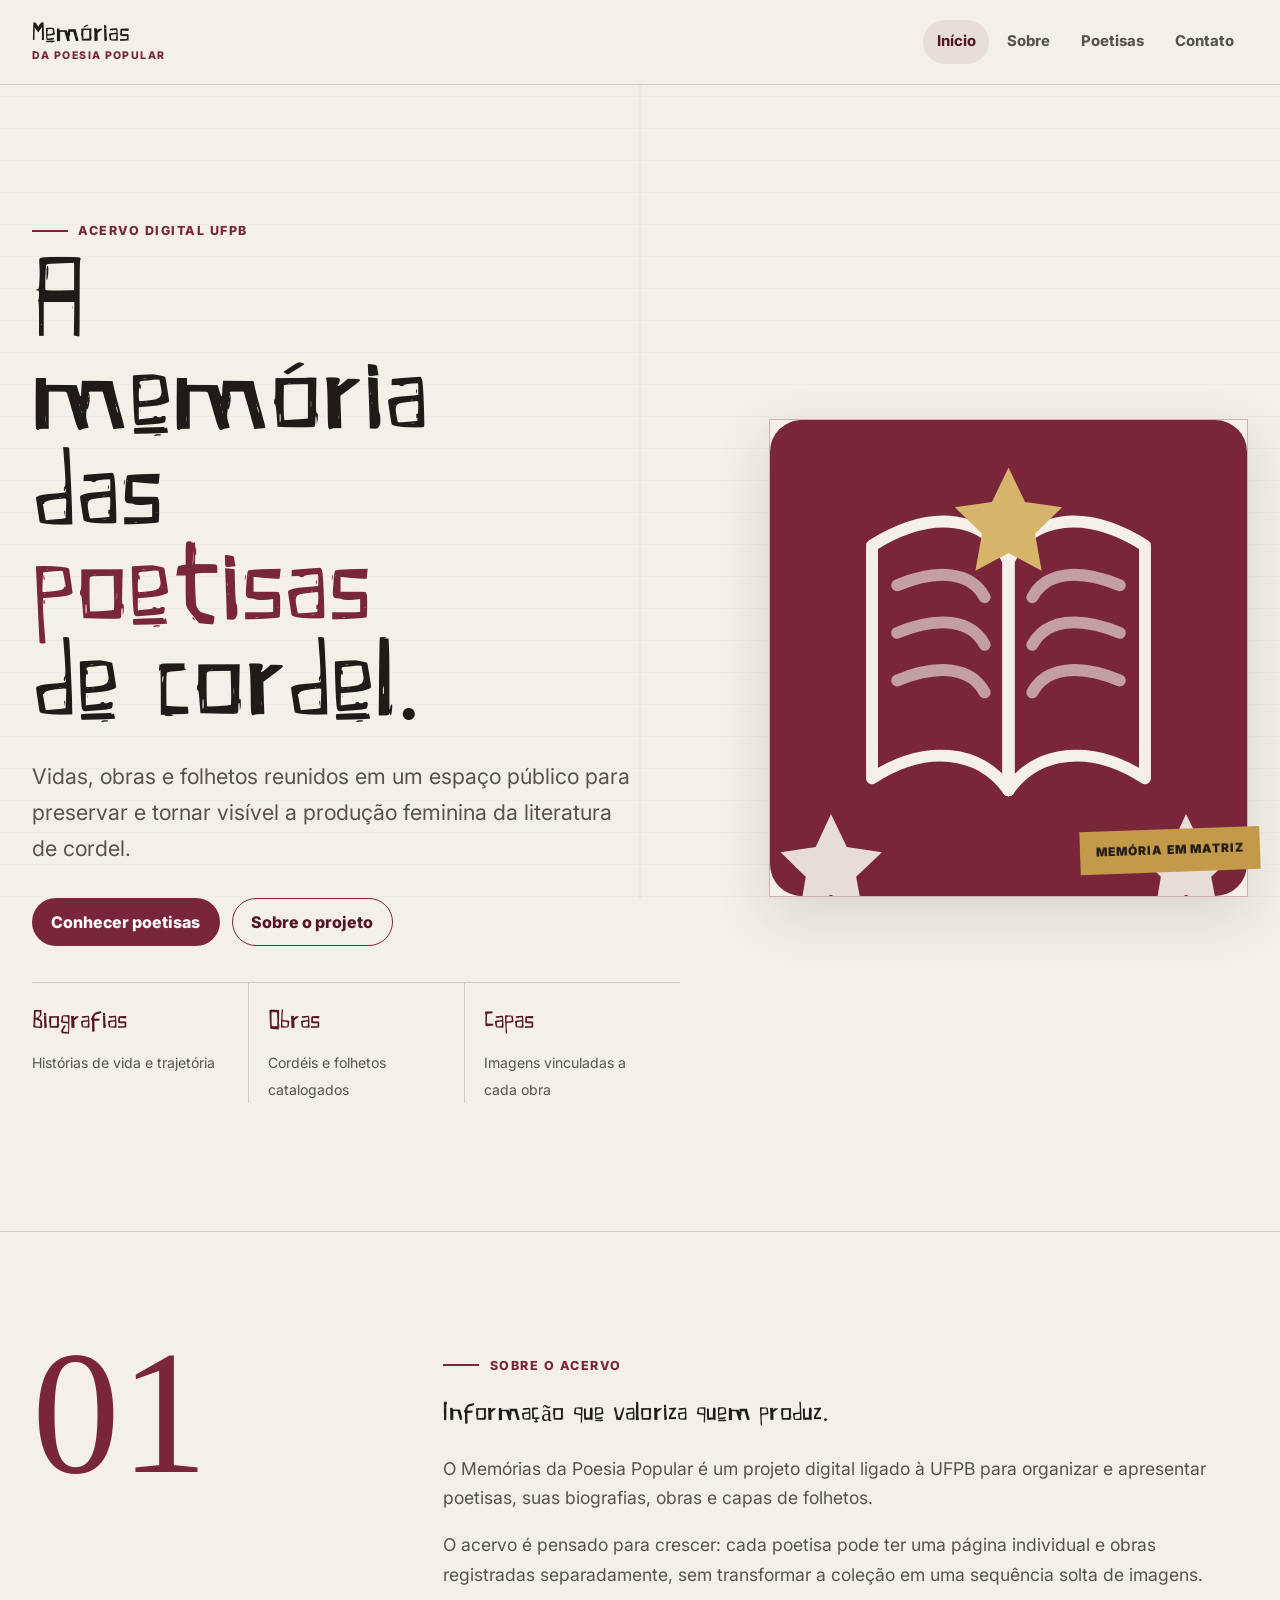
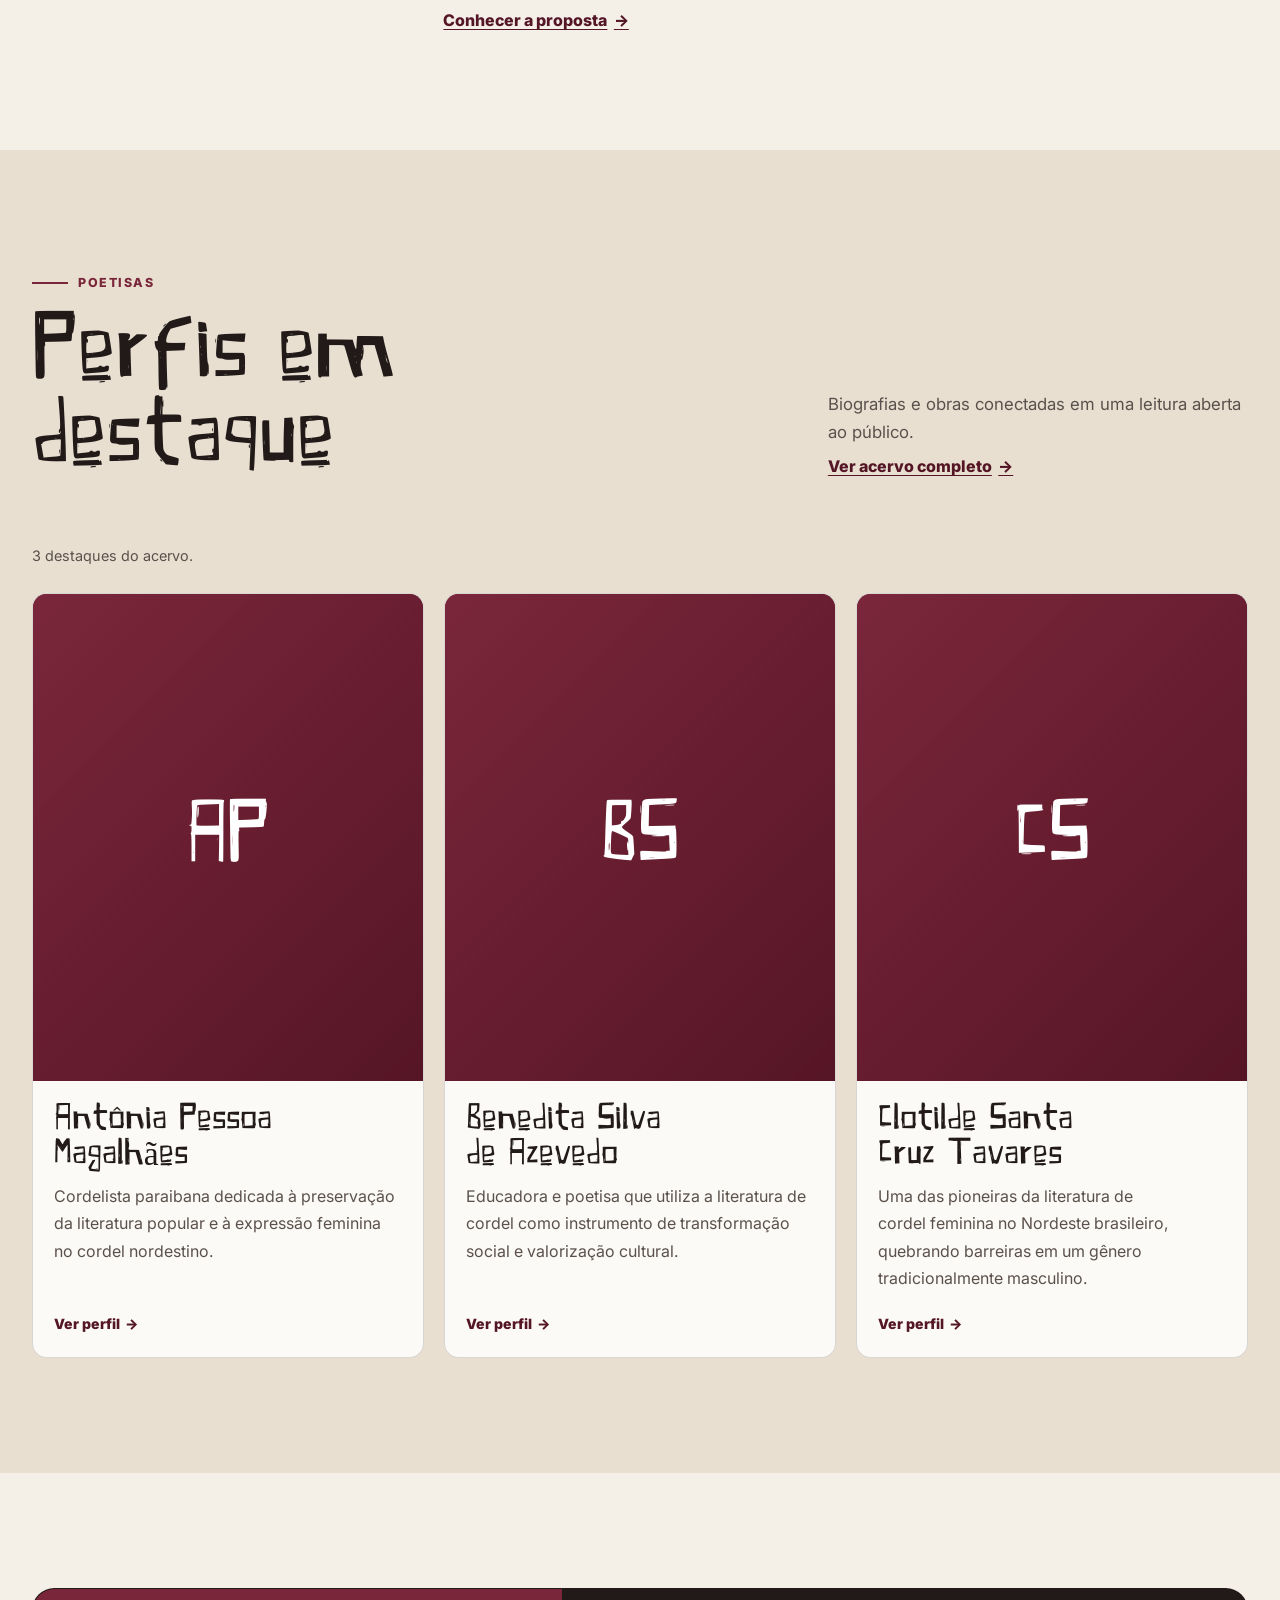
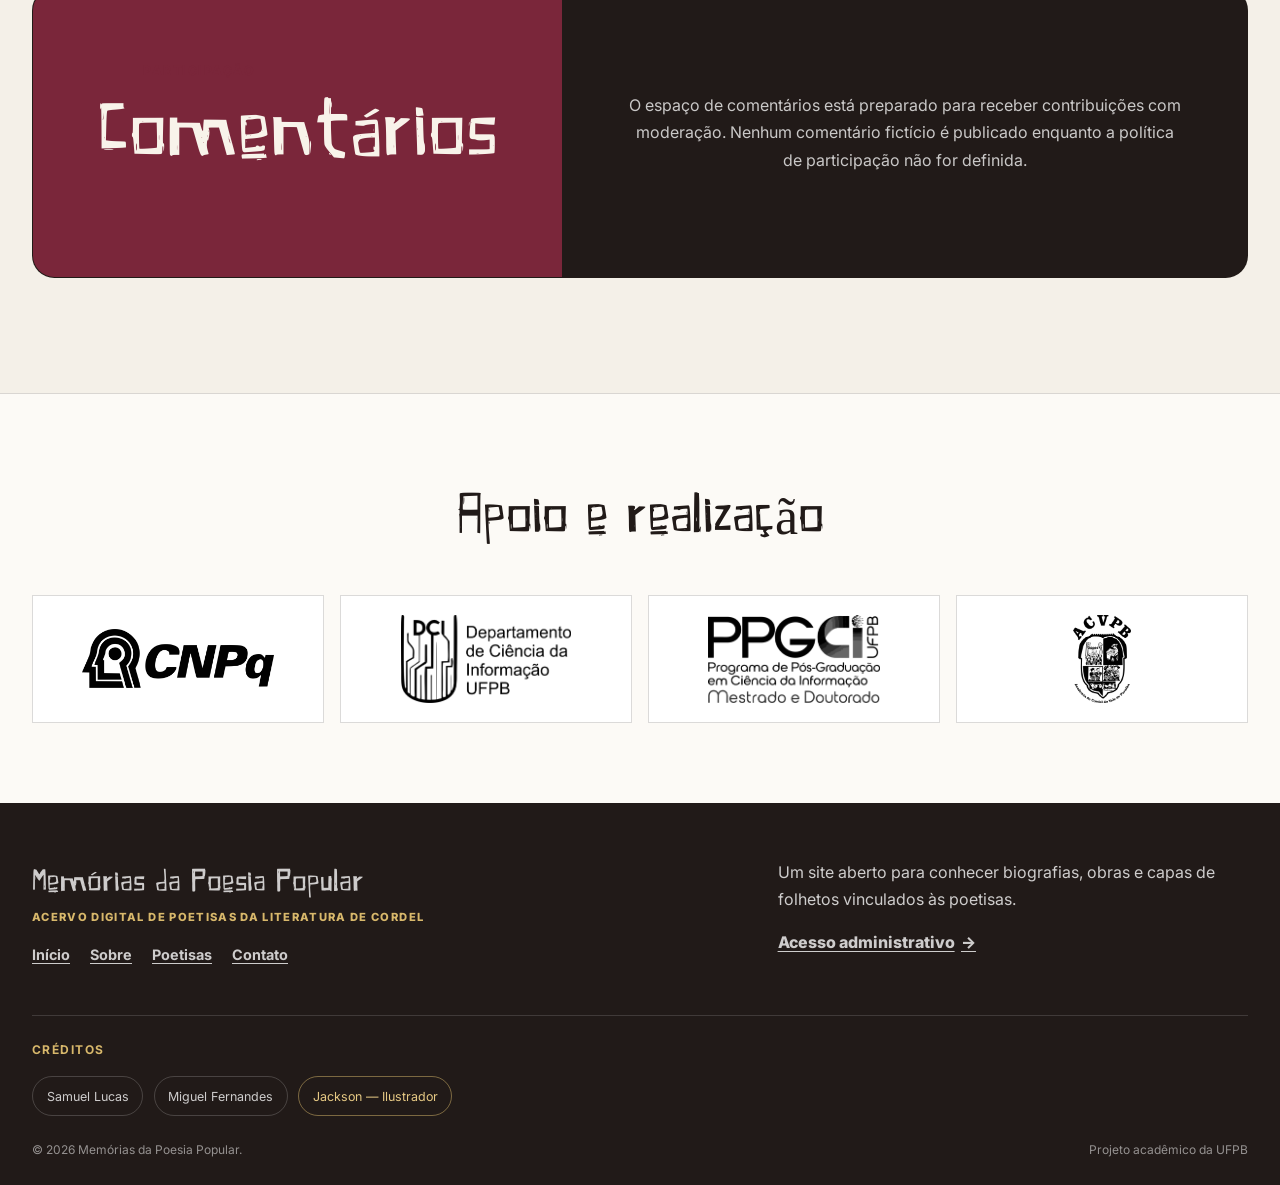
==== commit 9dc2ea26: "Auditoria e correções: vuln #4 (iframe arbitrário), Inter, admin sem innerHTML, vercel.json (fase 4)" ====
--- a/site/estrutura/index.html
+++ b/site/estrutura/index.html
@@ -10,6 +10,9 @@
   <meta property="og:type" content="website">
   <title>Memórias da Poesia Popular</title>
   <link rel="icon" href="../elementos/favicon.svg" type="image/svg+xml">
+  <link rel="preconnect" href="https://fonts.googleapis.com">
+  <link rel="preconnect" href="https://fonts.gstatic.com" crossorigin>
+  <link href="https://fonts.googleapis.com/css2?family=Inter:wght@300;400;500;600;700&display=swap" rel="stylesheet">
   <link rel="stylesheet" href="../visual/public.css">
 </head>
 <body data-page="home">
